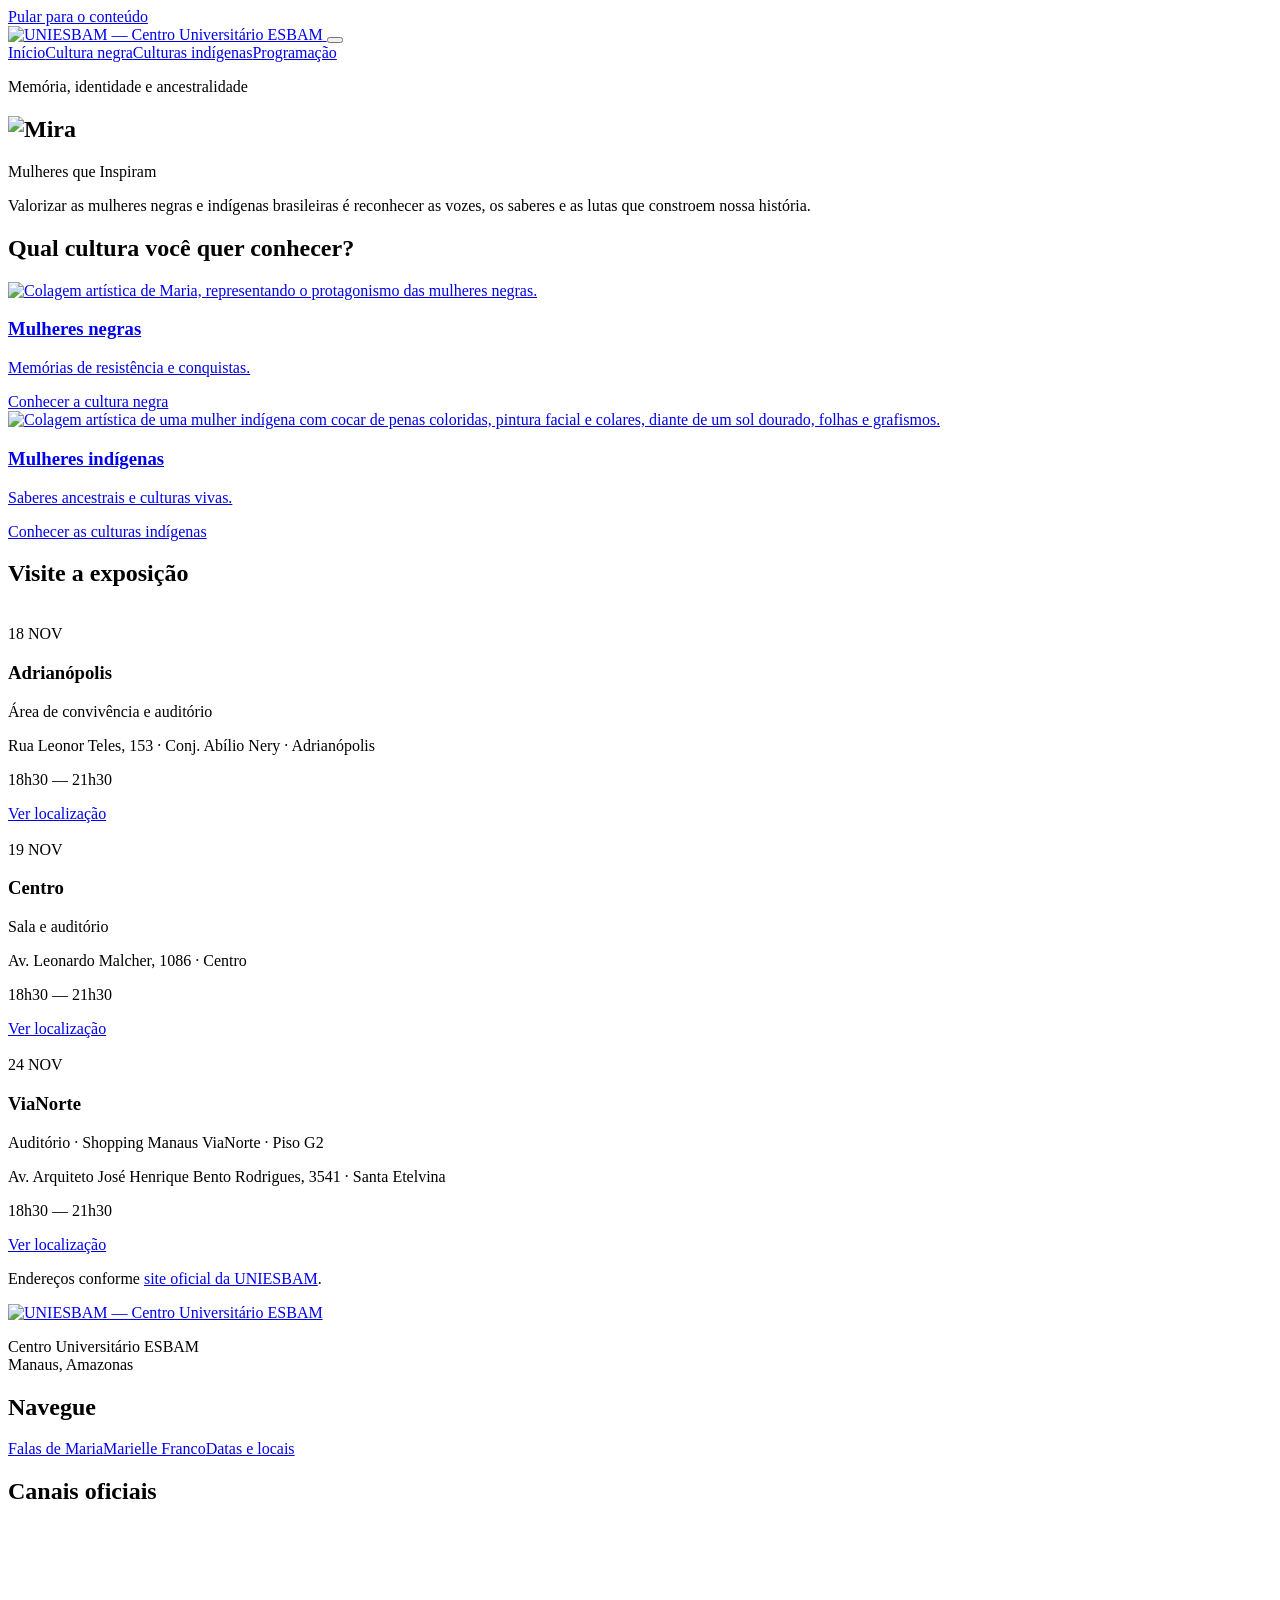
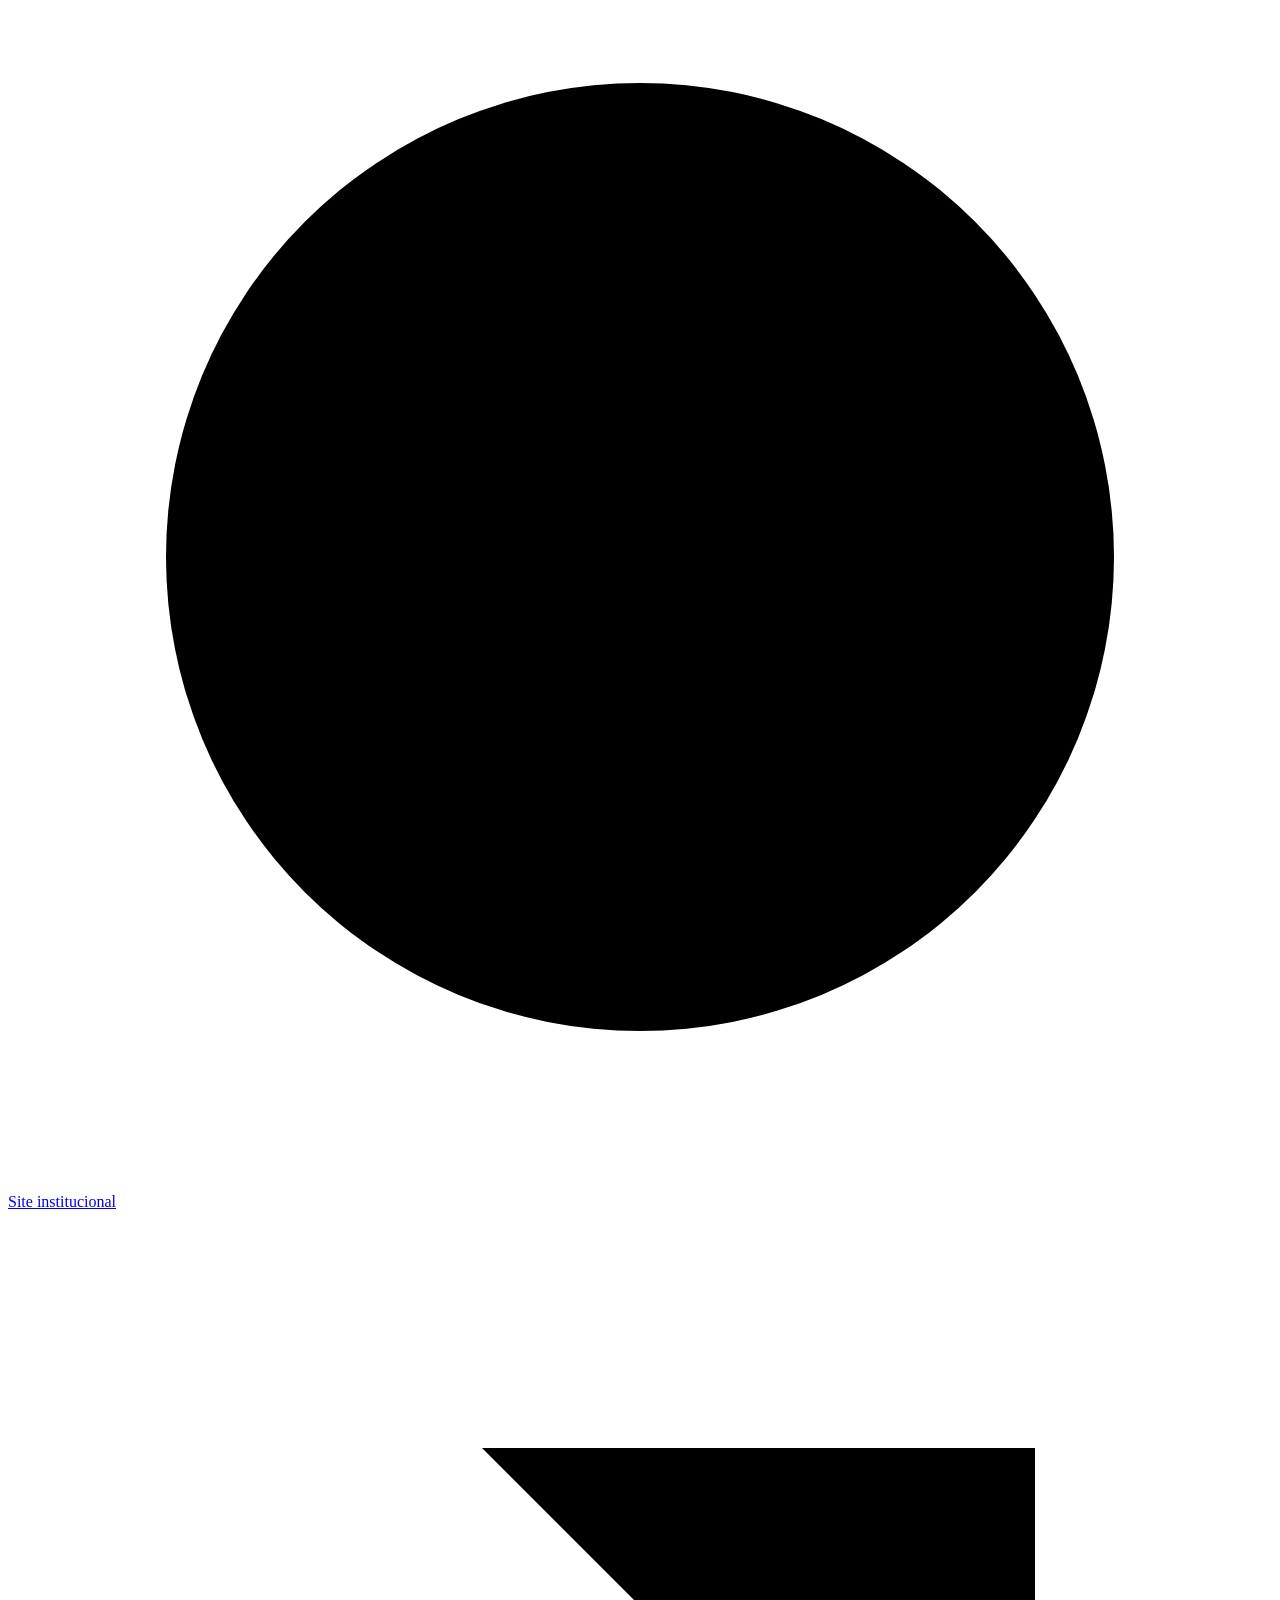
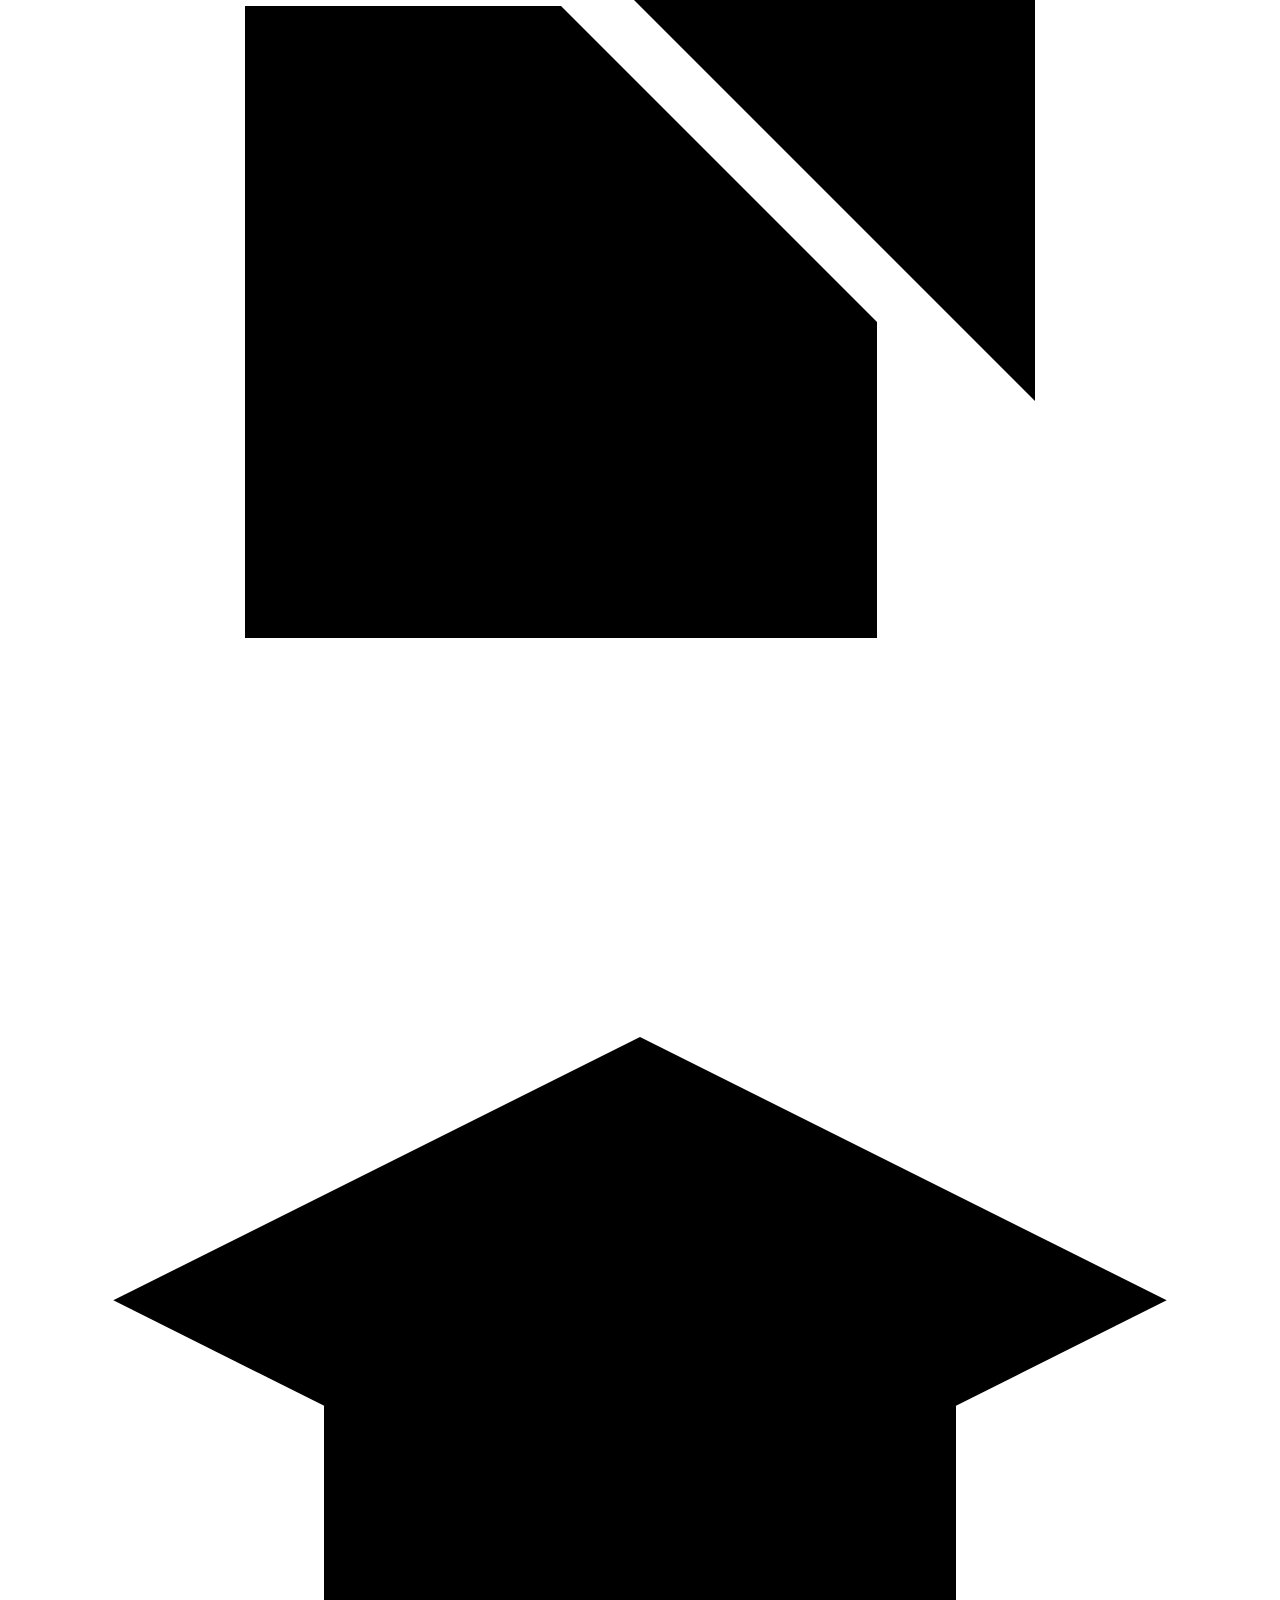
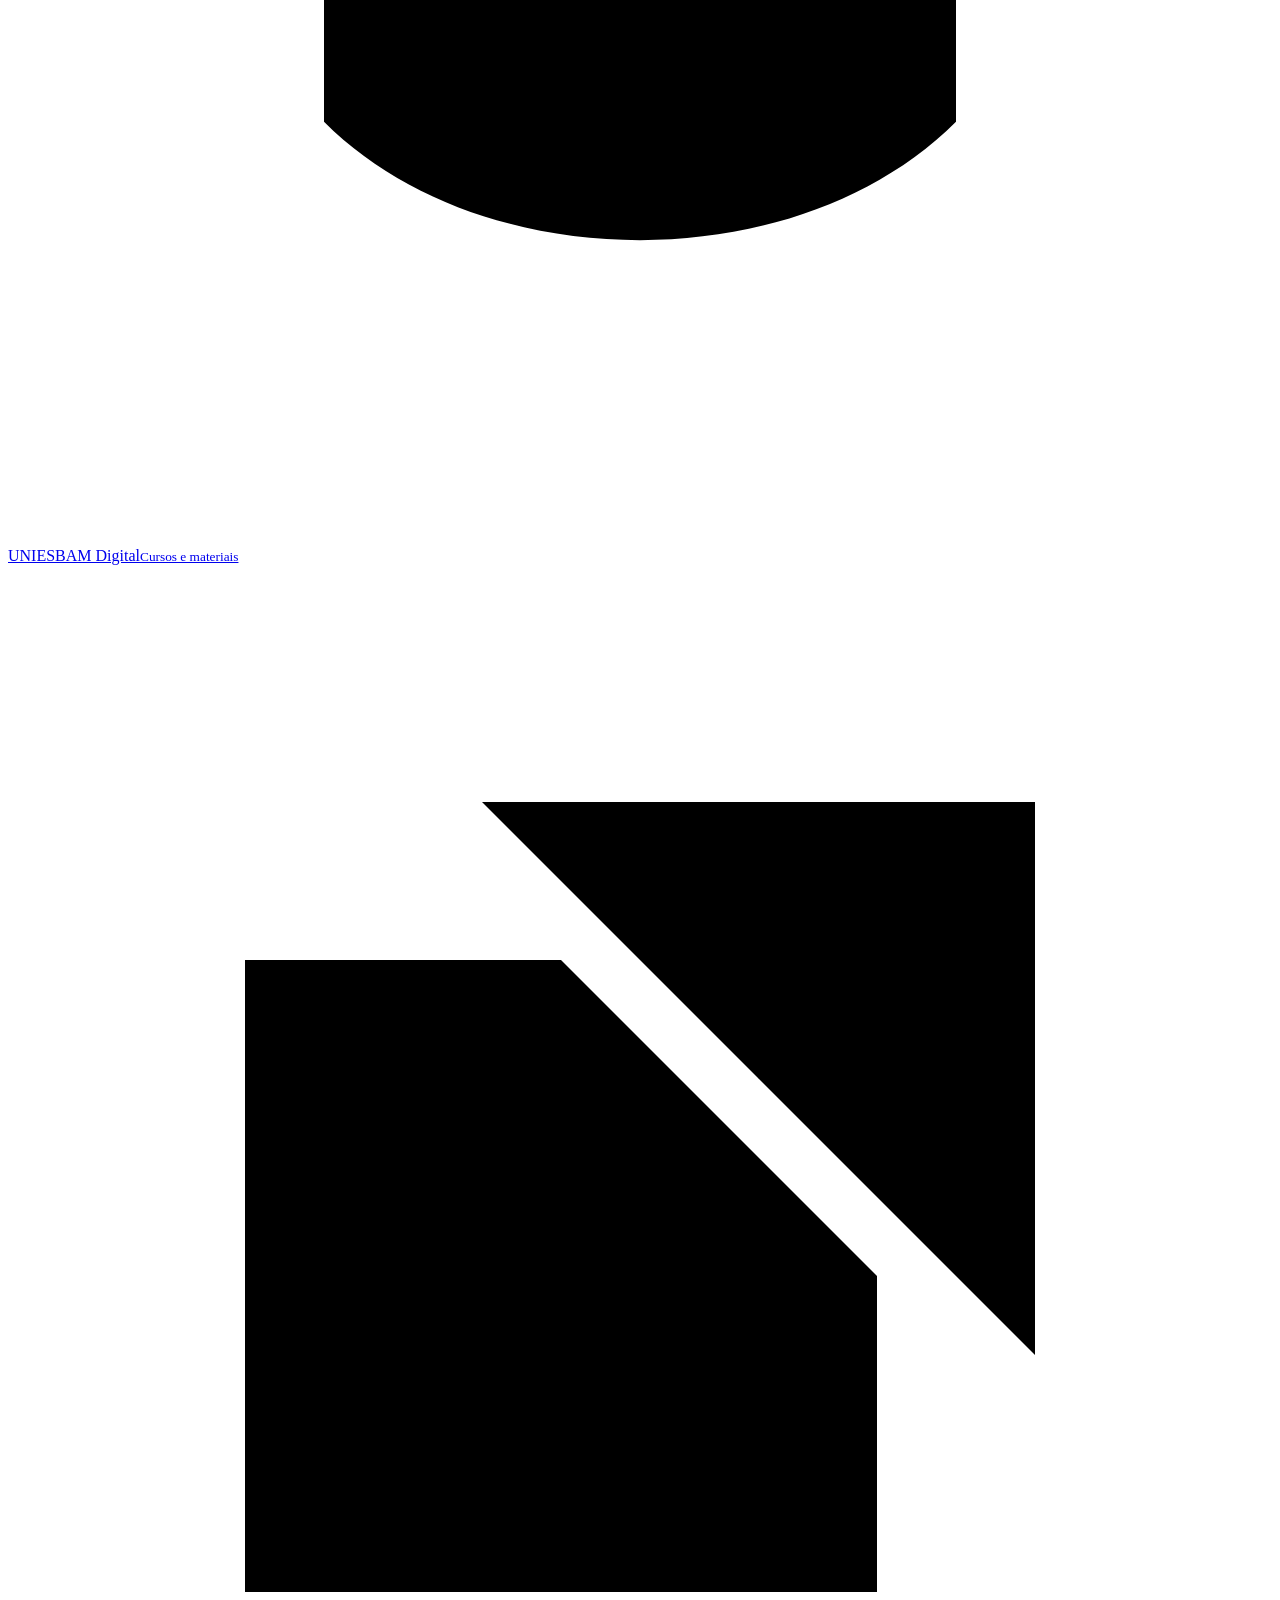
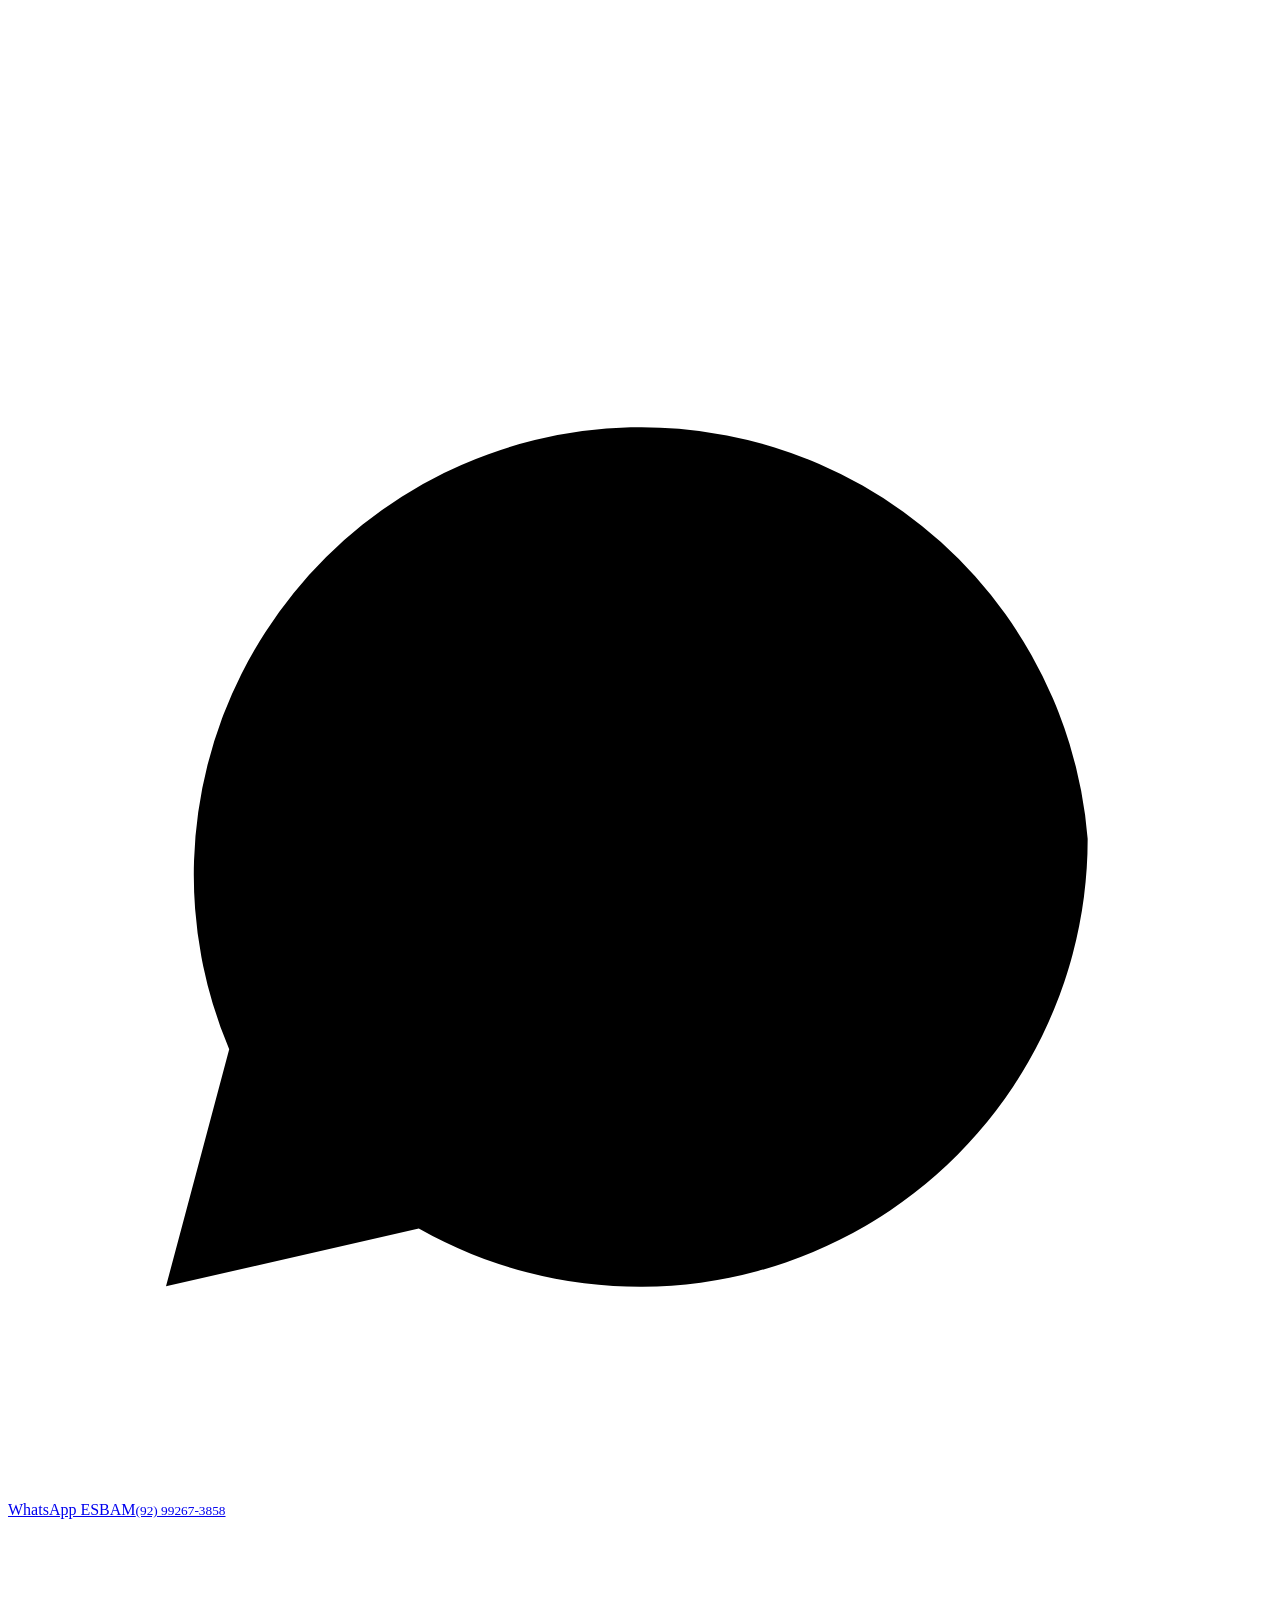
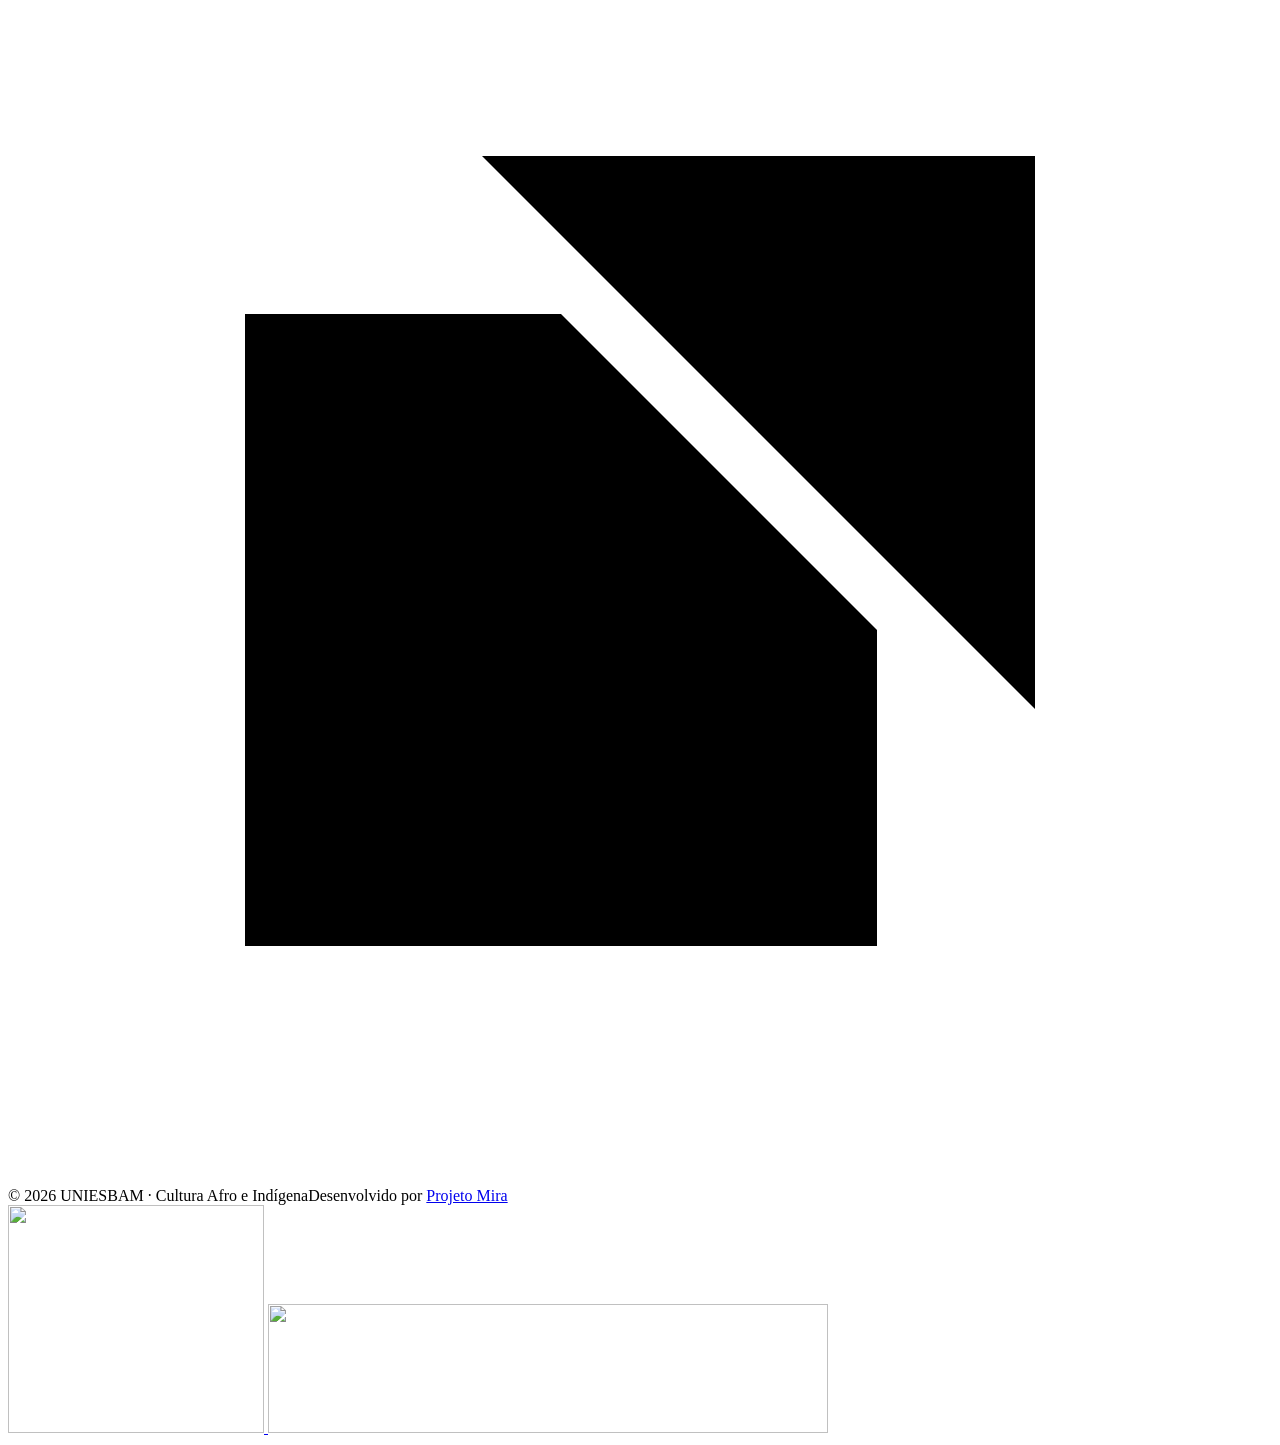
==== index.html @ 80552b65 "Corrige direcionamento do WhatsApp do chatbot Mira" ====
<!doctype html>
<html lang="pt-BR">

<head>
  <meta charset="utf-8">
  <meta name="viewport" content="width=device-width, initial-scale=1">
  <meta name="theme-color" content="#f5e6cb">
  <meta name="description"
    content="Projeto Mira: vozes de mulheres negras e indígenas brasileiras. Conheça as culturas e a programação da UNIESBAM.">
  <title>Projeto Mira | Mulheres negras e indígenas brasileiras</title>
  <link rel="icon" href="assets/favicon.svg?v=3" type="image/svg+xml">
  <link rel="icon" href="assets/favicon.png?v=3" type="image/png" sizes="64x64">
  <link rel="apple-touch-icon" href="assets/apple-touch-icon.png?v=3">
  <link rel="preconnect" href="https://fonts.googleapis.com">
  <link rel="preconnect" href="https://fonts.gstatic.com" crossorigin>
  <link
    href="https://fonts.googleapis.com/css2?family=Fraunces:opsz,wght@9..144,500;9..144,600;9..144,700&family=Manrope:wght@400;500;600;700;800&display=swap"
    rel="stylesheet">
  <link rel="stylesheet" href="assets/tokens.css">
  <link rel="stylesheet" href="css/estilos.css">
  <script src="js/script.js" defer></script>
  <link rel="stylesheet" href="css/inicio.css">
</head>

<body class="pagina-portal">
<a class="pular-conteudo" href="#conteudo">Pular para o conteúdo</a>
  <header class="cabecalho" id="inicio">
    <div class="container cabecalho__interno">
      <a class="marca" href="index.html" aria-label="UNIESBAM — início">
        <img class="marca__imagem" src="assets/logo-uniesbam-oficial-branca.png"
          alt="UNIESBAM — Centro Universitário ESBAM" width="703" height="106">
      </a>
      <button class="menu-alternar" type="button" aria-expanded="false" aria-controls="navegacao-principal"
        aria-label="Abrir menu">
        <span></span><span></span><span></span>
      </button>
      <nav class="navegacao" id="navegacao-principal" aria-label="Navegação principal"><a href="index.html">Início</a><a href="negras.html">Cultura negra</a><a href="indigenas.html">Culturas indígenas</a><a class="navegacao__cta" href="index.html#datas">Programação</a></nav>
    </div>
  </header><main id="conteudo">
<section class="portal container" aria-labelledby="titulo-principal">
  <p class="sobretitulo">Memória, identidade e ancestralidade</p>
  <h1 class="portal__marca" id="titulo-principal"><img class="portal__logo" src="assets/optimized/miralogo-1400.webp" srcset="assets/optimized/miralogo-900.webp 900w, assets/optimized/miralogo-1400.webp 1400w, assets/optimized/miralogo.webp 2716w" sizes="(max-width: 680px) min(80.5vw, 387px), (max-width: 1024px) min(80.5vw, 548px), 645px" alt="Mira" width="2716" height="1124" fetchpriority="high"></h1>
  <p class="portal__subtitulo">Mulheres que Inspiram</p>
  <p class="portal__mensagem">Valorizar as mulheres negras e indígenas brasileiras é reconhecer as vozes, os saberes e as lutas que constroem nossa história.</p>
  <h2 id="titulo-escolha">Qual cultura você quer conhecer?</h2>
  <div class="culturas" aria-labelledby="titulo-escolha">
    <a class="cultura cultura--negra" href="negras.html">
      <div class="cultura__arte"><img src="assets/optimized/maria-colagem.webp" alt="Colagem artística de Maria, representando o protagonismo das mulheres negras." width="1448" height="1086"></div>
      <div class="cultura__texto"><h3>Mulheres negras</h3><p>Memórias de resistência e conquistas.</p><span>Conhecer a cultura negra </span></div>
    </a>
    <a class="cultura cultura--indigena" href="indigenas.html">
      <div class="cultura__arte"><img src="assets/optimized/mulher-indigena-colagem.webp" alt="Colagem artística de uma mulher indígena com cocar de penas coloridas, pintura facial e colares, diante de um sol dourado, folhas e grafismos." width="1978" height="1535"></div>
      <div class="cultura__texto"><h3>Mulheres indígenas</h3><p>Saberes ancestrais e culturas vivas.</p><span>Conhecer as culturas indígenas </span></div>
    </a>
  </div>
</section>
    <section class="secao datas" id="datas" aria-labelledby="titulo-datas">
      <div class="container">
        <h2 class="datas__titulo" id="titulo-datas">Visite a exposição</h2>
        <div class="datas__grade">
          <article class="cartao-data">
            <img class="cartao-data__icone" src="assets/icone-calendario.svg" alt="" aria-hidden="true">
            <div class="cartao-data__conteudo">
              <time class="cartao-data__dia" datetime="2026-11-18">18 NOV</time>
              <h3>Adrianópolis</h3>
              <p class="cartao-data__local">Área de convivência e auditório</p>
              <p class="cartao-data__endereco">Rua Leonor Teles, 153 · Conj. Abílio Nery · Adrianópolis</p>
              <p class="cartao-data__horario"><img src="assets/icone-relogio.svg" alt="" aria-hidden="true">18h30 — 21h30</p>
              <a class="cartao-data__mapa" href="https://www.google.com/maps/search/?api=1&amp;query=Rua+Leonor+Teles%2C+153%2C+Conjunto+Ab%C3%ADlio+Nery%2C+Adrian%C3%B3polis%2C+Manaus+-+AM" target="_blank" rel="noopener noreferrer">Ver localização</a>
            </div>
          </article>
          <article class="cartao-data">
            <img class="cartao-data__icone" src="assets/icone-calendario.svg" alt="" aria-hidden="true">
            <div class="cartao-data__conteudo">
              <time class="cartao-data__dia" datetime="2026-11-19">19 NOV</time>
              <h3>Centro</h3>
              <p class="cartao-data__local">Sala e auditório</p>
              <p class="cartao-data__endereco">Av. Leonardo Malcher, 1086 · Centro</p>
              <p class="cartao-data__horario"><img src="assets/icone-relogio.svg" alt="" aria-hidden="true">18h30 — 21h30</p>
              <a class="cartao-data__mapa" href="https://www.google.com/maps/search/?api=1&amp;query=Avenida+Leonardo+Malcher%2C+1086%2C+Centro%2C+Manaus+-+AM" target="_blank" rel="noopener noreferrer">Ver localização</a>
            </div>
          </article>
          <article class="cartao-data">
            <img class="cartao-data__icone" src="assets/icone-calendario.svg" alt="" aria-hidden="true">
            <div class="cartao-data__conteudo">
              <time class="cartao-data__dia" datetime="2026-11-24">24 NOV</time>
              <h3>ViaNorte</h3>
              <p class="cartao-data__local">Auditório · Shopping Manaus ViaNorte · Piso G2</p>
              <p class="cartao-data__endereco">Av. Arquiteto José Henrique Bento Rodrigues, 3541 · Santa Etelvina</p>
              <p class="cartao-data__horario"><img src="assets/icone-relogio.svg" alt="" aria-hidden="true">18h30 — 21h30</p>
              <a class="cartao-data__mapa" href="https://www.google.com/maps/search/?api=1&amp;query=Avenida+Arquiteto+Jos%C3%A9+Henrique+Bento+Rodrigues%2C+3541%2C+Shopping+Manaus+ViaNorte%2C+Manaus+-+AM" target="_blank" rel="noopener noreferrer">Ver localização</a>
            </div>
          </article>
        </div>
        <p class="datas__nota">Endereços conforme <a href="https://esbam.edu.br/direito/" target="_blank" rel="noopener noreferrer">site oficial da UNIESBAM</a>.</p>
      </div>
    </section>
</main>
  <footer class="rodape" id="contato">
    <div class="container rodape__grade">
      <div class="rodape__institucional">
        <a class="marca marca--rodape" href="index.html" aria-label="UNIESBAM — início"><img class="marca__imagem"
            src="assets/logo-uniesbam-oficial-branca.png" alt="UNIESBAM — Centro Universitário ESBAM" width="703"
            height="106"></a>
        <p>Centro Universitário ESBAM<br>Manaus, Amazonas</p>
      </div>
      <nav class="rodape__navegacao" aria-label="Navegação do rodapé">
        <h2>Navegue</h2>
        <a href="negras.html#falas-de-maria">Falas de Maria</a><a href="negras.html#marielle">Marielle
          Franco</a><a href="index.html#datas">Datas e locais</a>
      </nav>
      <div class="rodape__canais">
        <h2>Canais oficiais</h2>
        <a href="https://esbam.edu.br/" target="_blank" rel="noopener noreferrer"
          aria-label="Site institucional ESBAM, abre em nova aba">
          <svg viewBox="0 0 24 24" aria-hidden="true">
            <circle cx="12" cy="12" r="9" />
            <path d="M3 12h18M12 3a14 14 0 0 1 0 18M12 3a14 14 0 0 0 0 18" />
          </svg><span>Site institucional</span><svg class="icone-externo" viewBox="0 0 16 16" aria-hidden="true"><path d="M6 3h7v7M13 3 6 10"/><path d="M11 9v4H3V5h4"/></svg>
        </a>
        <a href="https://uniesbamdigital.esbam.edu.br/" target="_blank" rel="noopener noreferrer"
          aria-label="UNIESBAM Digital, portal de cursos e materiais, abre em nova aba">
          <svg viewBox="0 0 24 24" aria-hidden="true">
            <path d="m2 8 10-5 10 5-10 5L2 8Z" />
            <path d="M6 10v6c3 3 9 3 12 0v-6M22 8v7" />
          </svg><span>UNIESBAM Digital<small>Cursos e materiais</small></span><svg class="icone-externo" viewBox="0 0 16 16" aria-hidden="true"><path d="M6 3h7v7M13 3 6 10"/><path d="M11 9v4H3V5h4"/></svg>
        </a>
        <a href="https://wa.me/5592992673858" target="_blank" rel="noopener noreferrer"
          aria-label="WhatsApp ESBAM, (92) 99267-3858, abre em nova aba">
          <svg viewBox="0 0 24 24" aria-hidden="true">
            <path d="M20.5 11.5a8.5 8.5 0 0 1-12.7 7.4L3 20l1.2-4.5a8.5 8.5 0 1 1 16.3-4Z" />
            <path
              d="M8 8.2c.5 3 2.8 5.3 5.8 5.8l1.2-1.2 2 .8c-.2 1.2-1.1 2-2.3 2-3.8-.2-7.5-3.9-7.7-7.7 0-1.2.8-2.1 2-2.3l.8 2L8 8.2Z" />
          </svg><span>WhatsApp ESBAM<small>(92) 99267-3858</small></span><svg class="icone-externo" viewBox="0 0 16 16" aria-hidden="true"><path d="M6 3h7v7M13 3 6 10"/><path d="M11 9v4H3V5h4"/></svg>
        </a>
      </div>
    </div>
    <div class="container rodape__base"><span>© 2026 UNIESBAM · Cultura Afro e Indígena</span><span class="rodape__credito">Desenvolvido por <a href="https://github.com/HenriquePvAr/LaddingPage" target="_blank" rel="noopener noreferrer">Projeto Mira</a></span></div>
  </footer>  <a class="atalho-chat" href="https://wa.me/5592986179198" target="_blank" rel="noopener noreferrer"
    aria-label="Conversar pelo WhatsApp, (92) 98617-9198, abre em nova aba">
    <img class="atalho-chat__icone" src="assets/optimized/chatbot.webp" alt="" width="256" height="228">
    <img class="atalho-chat__rotulo" src="assets/optimized/chatbot-rotulo.webp" alt="" width="560" height="129">
  </a>
  <div class="painel-chat" id="painel-chat" role="dialog" aria-labelledby="titulo-chat" aria-modal="true" hidden>
    <div class="painel-chat__cabeca">
      <img src="assets/optimized/chatbot.webp" alt="" width="38" height="34">
      <div>
        <p class="painel-chat__nome" id="titulo-chat">Chat do encontro</p>
        <p class="painel-chat__estado">UNIESBAM · Cultura Afro e Indígena</p>
      </div>
      <button class="painel-chat__fechar" type="button">Fechar</button>
    </div>
    <div class="painel-chat__mensagens" aria-live="polite"></div>
    <div class="painel-chat__sugestoes">
      <button type="button">Datas do encontro</button>
      <button type="button">O que é o evento</button>
      <button type="button">Museu indígena</button>
      <button type="button">WhatsApp da ESBAM</button>
    </div>
    <form class="painel-chat__formulario">
      <label class="painel-chat__rotulo" for="mensagem-chat">Sua mensagem</label>
      <input id="mensagem-chat" name="mensagem" type="text" autocomplete="off"
        placeholder="Digite sua pergunta">
      <button type="submit">Enviar</button>
    </form>
  </div>
</body>
</html>
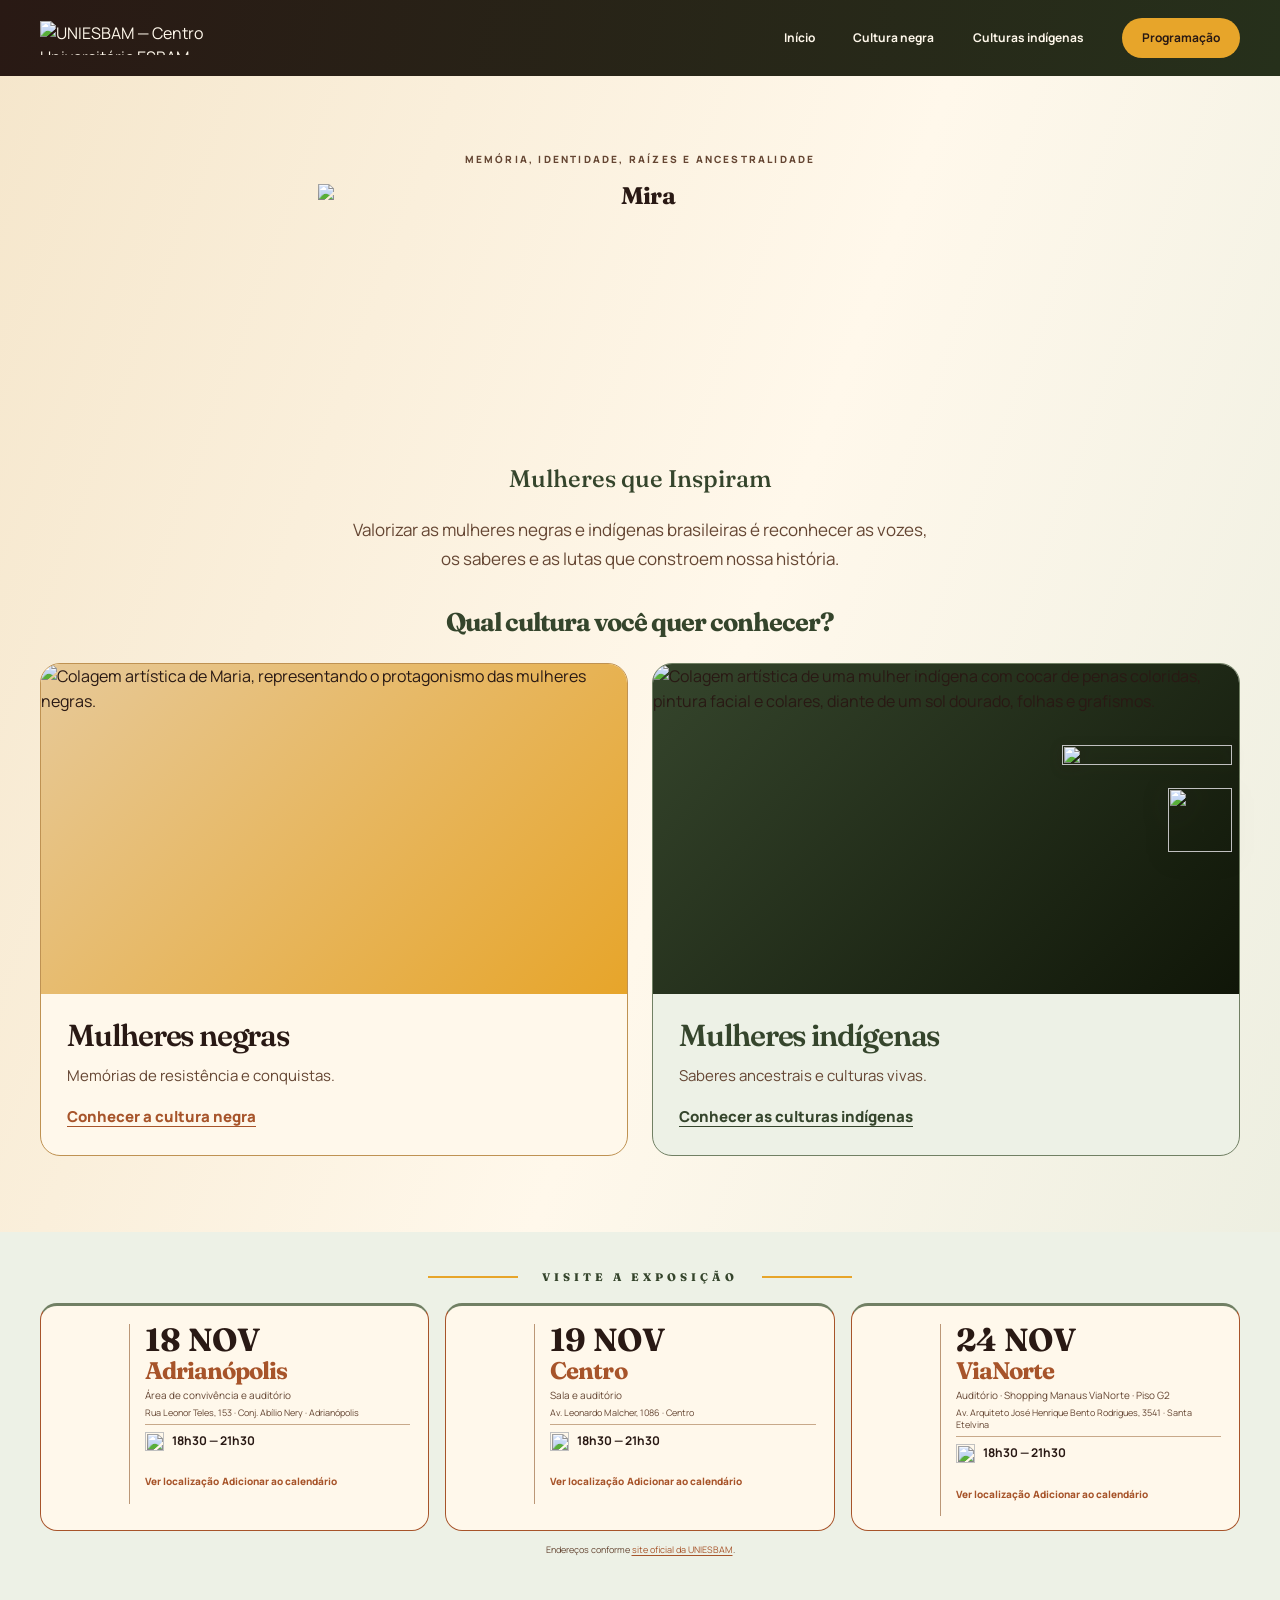
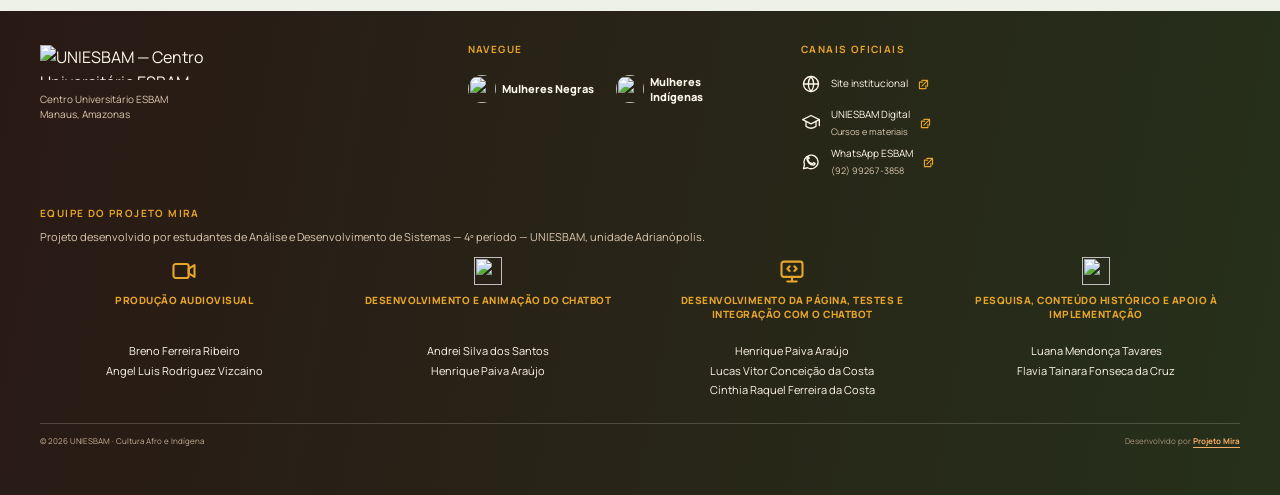
==== commit a27de547: "feat: finaliza melhorias do Projeto MIRA" ====
--- a/index.html
+++ b/index.html
@@ -19,6 +19,7 @@
   <link rel="stylesheet" href="assets/tokens.css">
   <link rel="stylesheet" href="css/estilos.css">
   <script src="js/script.js" defer></script>
+  <script src="js/carrosseis-culturais.js" defer></script>
   <link rel="stylesheet" href="css/inicio.css">
 </head>
 
@@ -38,7 +39,7 @@
     </div>
   </header><main id="conteudo">
 <section class="portal container" aria-labelledby="titulo-principal">
-  <p class="sobretitulo">Memória, identidade e ancestralidade</p>
+  <p class="sobretitulo">MEMÓRIA, IDENTIDADE, RAÍZES E ANCESTRALIDADE</p>
   <h1 class="portal__marca" id="titulo-principal"><img class="portal__logo" src="assets/optimized/miralogo-1400.webp" srcset="assets/optimized/miralogo-900.webp 900w, assets/optimized/miralogo-1400.webp 1400w, assets/optimized/miralogo.webp 2716w" sizes="(max-width: 680px) min(80.5vw, 387px), (max-width: 1024px) min(80.5vw, 548px), 645px" alt="Mira" width="2716" height="1124" fetchpriority="high"></h1>
   <p class="portal__subtitulo">Mulheres que Inspiram</p>
   <p class="portal__mensagem">Valorizar as mulheres negras e indígenas brasileiras é reconhecer as vozes, os saberes e as lutas que constroem nossa história.</p>
@@ -54,10 +55,14 @@
     </a>
   </div>
 </section>
-    <section class="secao datas" id="datas" aria-labelledby="titulo-datas">
+    <section class="secao datas" id="datas" aria-labelledby="titulo-datas" data-carrossel-cultural>
       <div class="container">
         <h2 class="datas__titulo" id="titulo-datas">Visite a exposição</h2>
-        <div class="datas__grade">
+        <nav class="datas__controles cultural-carrossel__controles" aria-label="Navegação das datas" hidden>
+          <button class="carrossel__seta" type="button" data-cultural-anterior aria-controls="datas-trilho" aria-label="Data anterior">&#8592;</button>
+          <button class="carrossel__seta" type="button" data-cultural-proximo aria-controls="datas-trilho" aria-label="Próxima data">&#8594;</button>
+        </nav>
+        <div class="datas__grade cultural-carrossel__trilho" id="datas-trilho" role="region" aria-label="Datas e locais da exposição" tabindex="0">
           <article class="cartao-data">
             <img class="cartao-data__icone" src="assets/icone-calendario.svg" alt="" aria-hidden="true">
             <div class="cartao-data__conteudo">
@@ -104,10 +109,10 @@
             height="106"></a>
         <p>Centro Universitário ESBAM<br>Manaus, Amazonas</p>
       </div>
-      <nav class="rodape__navegacao" aria-label="Navegação do rodapé">
+      <nav class="rodape__navegacao rodape__navegacao--portal" aria-label="Navegação do rodapé">
         <h2>Navegue</h2>
-        <a href="negras.html#falas-de-maria">Falas de Maria</a><a href="negras.html#marielle">Marielle
-          Franco</a><a href="index.html#datas">Datas e locais</a>
+        <a class="rodape__cultura" href="negras.html"><img src="assets/optimized/maria-colagem.webp" alt="" width="28" height="28"><span>Mulheres Negras</span></a>
+        <a class="rodape__cultura" href="indigenas.html"><img src="assets/optimized/mulher-indigena-colagem.webp" alt="" width="28" height="28"><span>Mulheres Indígenas</span></a>
       </nav>
       <div class="rodape__canais">
         <h2>Canais oficiais</h2>
@@ -135,6 +140,45 @@
         </a>
       </div>
     </div>
+    <section class="container rodape__equipe" aria-labelledby="titulo-equipe">
+      <h2 id="titulo-equipe">Equipe do Projeto MIRA</h2>
+      <p>Projeto desenvolvido por estudantes de Análise e Desenvolvimento de Sistemas — 4º período — UNIESBAM, unidade Adrianópolis.</p>
+      <div class="equipe__grade">
+        <div class="equipe__bloco">
+          <svg class="equipe__icone" viewBox="0 0 24 24" aria-hidden="true"><rect x="3" y="6" width="13" height="12" rx="2"/><path d="m16 10 5-3v10l-5-3z"/></svg>
+          <h3>PRODUÇÃO AUDIOVISUAL</h3>
+          <ul class="equipe__nomes">
+            <li>Breno Ferreira Ribeiro</li>
+            <li>Angel Luis Rodriguez Vizcaino</li>
+          </ul>
+        </div>
+        <div class="equipe__bloco">
+          <img class="equipe__icone" src="assets/icone-conversas.svg" alt="" width="28" height="28">
+          <h3>DESENVOLVIMENTO E ANIMAÇÃO DO CHATBOT</h3>
+          <ul class="equipe__nomes">
+            <li>Andrei Silva dos Santos</li>
+            <li>Henrique Paiva Araújo</li>
+          </ul>
+        </div>
+        <div class="equipe__bloco">
+          <svg class="equipe__icone" viewBox="0 0 24 24" aria-hidden="true"><rect x="3" y="4" width="18" height="13" rx="2"/><path d="M8 21h8M12 17v4M10 8l-2 2 2 2M14 8l2 2-2 2"/></svg>
+          <h3>DESENVOLVIMENTO DA PÁGINA, TESTES E INTEGRAÇÃO COM O CHATBOT</h3>
+          <ul class="equipe__nomes">
+            <li>Henrique Paiva Araújo</li>
+            <li>Lucas Vitor Conceição da Costa</li>
+            <li>Cínthia Raquel Ferreira da Costa</li>
+          </ul>
+        </div>
+        <div class="equipe__bloco">
+          <img class="equipe__icone" src="assets/icone-livro.svg" alt="" width="28" height="28">
+          <h3>PESQUISA, CONTEÚDO HISTÓRICO E APOIO À IMPLEMENTAÇÃO</h3>
+          <ul class="equipe__nomes">
+            <li>Luana Mendonça Tavares</li>
+            <li>Flavia Tainara Fonseca da Cruz</li>
+          </ul>
+        </div>
+      </div>
+    </section>
     <div class="container rodape__base"><span>© 2026 UNIESBAM · Cultura Afro e Indígena</span><span class="rodape__credito">Desenvolvido por <a href="https://github.com/HenriquePvAr/LaddingPage" target="_blank" rel="noopener noreferrer">Projeto Mira</a></span></div>
   </footer>  <a class="atalho-chat" href="https://wa.me/5592986179198" target="_blank" rel="noopener noreferrer"
     aria-label="Conversar pelo WhatsApp, (92) 98617-9198, abre em nova aba">
--- a/css/estilos.css
+++ b/css/estilos.css
@@ -0,0 +1,455 @@
+/* Estilos responsivos da landing page Cultura Afro e Indígena. */
+:root {
+  --espresso: #291914;
+  --espresso-profundo: #1d120e;
+  --terracota: #a7542a;
+  --siena: #bf652e;
+  --dourado: #e7a52a;
+  --amarelo: #ffd21b;
+  --pergaminho: #f5e6cb;
+  --creme: #fff8eb;
+  --texto-suave: #654633;
+  --largura: 1200px;
+  --respiro: clamp(64px, 7vw, 96px);
+}
+
+* { box-sizing: border-box; }
+html { scroll-behavior: smooth; scroll-padding-top: 78px; }
+body { margin: 0; color: var(--espresso); background: var(--pergaminho); font-family: 'Manrope', Arial, sans-serif; line-height: 1.55; }
+img { display: block; max-width: 100%; }
+a { color: inherit; }
+.container { width: min(calc(100% - 48px), var(--largura)); margin-inline: auto; }
+.pular-conteudo { position: fixed; z-index: 30; top: 8px; left: 8px; padding: 10px 14px; color: var(--creme); background: var(--espresso); transform: translateY(-150%); }
+.pular-conteudo:focus { transform: translateY(0); }
+.cabecalho { position: sticky; z-index: 20; top: 0; color: var(--creme); background: var(--fundo-cabecalho, var(--espresso-profundo)); opacity:1; backdrop-filter:none; transition: box-shadow 180ms ease; }
+.pagina-inicial .cabecalho { margin-bottom:0; color:var(--creme); background:var(--espresso-profundo); }
+.pagina-inicial .cabecalho .marca__imagem { filter:none; }
+.cabecalho--rolado { color:var(--creme); background:var(--fundo-cabecalho, var(--espresso-profundo)); box-shadow: 0 5px 18px rgb(29 18 14 / 18%); }
+.pagina-inicial .cabecalho--rolado .marca__imagem { filter:none; }
+.cabecalho__interno { display: flex; min-height: 76px; align-items: center; justify-content: space-between; gap: 24px; }
+.marca { display: inline-flex; align-items: center; text-decoration: none; }
+.marca__imagem { display: block; width: 230px; height: auto; object-fit: contain; }
+.navegacao { display: flex; align-items: center; gap: clamp(18px, 3vw, 42px); }
+.navegacao a { font-size: 12px; font-weight: 700; text-decoration: none; }
+.navegacao a[aria-current="location"]:not(.navegacao__cta), .navegacao a[aria-current="page"]:not(.navegacao__cta) { text-decoration: underline; text-decoration-color: var(--dourado); text-decoration-thickness: 2px; text-underline-offset: 6px; }
+.navegacao a:hover, .rodape a:hover { color: var(--amarelo); }
+.navegacao .navegacao__cta { display: inline-flex; min-height: 40px; align-items: center; gap: 12px; padding: 0 20px; border-radius: 24px; color: var(--espresso); background: var(--dourado); }
+.menu-alternar { display: none; }
+a:focus-visible, button:focus-visible { outline: 3px solid var(--amarelo); outline-offset: 4px; }
+.sobretitulo { margin: 0 0 12px; color: var(--terracota); font-size: 10px; font-weight: 800; letter-spacing: .22em; text-transform: uppercase; }
+h1, h2, h3 { margin-top: 0; font-family: 'Fraunces', Georgia, serif; letter-spacing: -.04em; line-height: .99; }
+
+/* Hero: bastante espaço para a tipografia e uma imagem recortada à direita. */
+.hero { position: relative; overflow: hidden; background-color: var(--creme); background-image: linear-gradient(rgb(255 248 235 / 72%), rgb(255 248 235 / 72%)), url('../assets/textura-papel.webp'); background-repeat: repeat; background-size: auto, 440px 440px; }
+.hero::before { position: absolute; z-index: 0; top: 0; bottom: 0; left: 0; width: clamp(50px, 8vw, 92px); background: url('../assets/grafismo-lateral.svg') left center / contain no-repeat; opacity: .55; content: ''; pointer-events: none; }
+.hero__grade { display: grid; min-height: 455px; grid-template-columns: .9fr 1.1fr; align-items: stretch; }
+.hero__texto { position: relative; z-index: 2; display: flex; flex-direction: column; align-items: flex-start; justify-content: center; padding: 34px 0 42px; }
+.pagina-inicial .hero__texto { padding-top:112px; }
+.hero__tema { margin: 0 0 14px; color: var(--texto-suave); font-size: 10px; font-weight: 800; letter-spacing: .16em; text-transform: uppercase; }
+.hero h1 { margin: 0; font-size: clamp(57px, 6.7vw, 91px); font-weight: 600; line-height: .79; text-transform: uppercase; }
+.hero h1 span { color: var(--terracota); }
+.hero h1 i { color: var(--dourado); font-style: normal; }
+.hero__subtitulo { margin: 13px 0 0; font-size: 12px; font-weight: 800; letter-spacing: .34em; text-transform: uppercase; }
+.hero__subtitulo::before { display: block; width: 46px; height: 3px; margin-bottom: 9px; background: var(--dourado); content: ''; }
+.hero__descricao { max-width: 390px; margin: 16px 0 20px; color: var(--texto-suave); font-size: 14px; line-height: 1.5; }
+.hero__acoes { display: flex; flex-wrap: wrap; gap: 10px; }
+.botao { display: inline-flex; min-height: 46px; align-items: center; justify-content: center; gap: 15px; padding: 10px 22px; border: 1px solid transparent; border-radius: 999px; font-size: 12px; font-weight: 800; text-decoration: none; transition: background-color 160ms ease, transform 160ms ease; }
+.botao:hover { transform: translateY(-2px); }
+.botao--principal { color: white; background: var(--terracota); }
+.botao--principal:hover { background: #8e411f; }
+.botao--secundario { border-color: var(--terracota); color: var(--terracota); background: transparent; }
+.botao--secundario:hover { color: white; background: var(--terracota); }
+.hero__agenda { margin: 15px 0 0; color: var(--texto-suave); font-size: 9px; font-weight: 800; letter-spacing: .17em; }
+.hero__agenda span { padding-inline: 3px; color: var(--siena); }
+.hero__agenda i { padding-inline: 4px; color: var(--dourado); font-style: normal; }
+.hero__arte { position: relative; display: flex; min-width: 0; align-items: end; justify-content: center; }
+.hero__arte img { position: relative; z-index: 1; width: 118%; max-width: none; max-height: 470px; object-fit: contain; object-position: center bottom; }
+.hero__sol { position: absolute; top: 8%; right: 7%; width: min(28vw, 340px); aspect-ratio: 1; border-radius: 50%; background: var(--amarelo); }
+
+/* Faixa de manifesto baixa, com grafismo restrito às extremidades. */
+.manifesto { position: relative; overflow: hidden; padding: 16px 0; color: var(--creme); background: var(--terracota) url('../assets/grafismo-faixa.svg') center / 100% 100% no-repeat; }
+.manifesto__interno { position: relative; z-index: 1; display: flex; align-items: center; justify-content: center; gap: 28px; }
+.manifesto__marca { color: var(--amarelo); font-size: 18px; }
+.manifesto p { margin: 0; font-family: 'Fraunces', Georgia, serif; font-size: clamp(25px, 3vw, 36px); font-style: italic; line-height: 1.1; text-align: center; }
+
+.secao { padding-block: var(--respiro); }
+.projeto { position: relative; overflow: hidden; background-color: var(--pergaminho); background-image: linear-gradient(rgb(245 230 203 / 68%), rgb(245 230 203 / 68%)), url('../assets/textura-papel.webp'); background-size: auto, 440px 440px; background-repeat: repeat; }
+.projeto.secao { padding-block: clamp(46px, 5vw, 68px); }
+.projeto::after { position: absolute; top: 0; right: 0; bottom: 0; width: clamp(44px, 6vw, 78px); background: url('../assets/grafismo-lateral.svg') right center / contain no-repeat; opacity: .42; content: ''; pointer-events: none; }
+.projeto__grade { display: grid; grid-template-columns: .9fr 1fr; align-items: center; gap: clamp(55px, 9vw, 120px); }
+.projeto__imagem { position: relative; display: flex; min-height: 345px; align-items: end; justify-content: center; }
+.projeto__imagem img { position: relative; z-index: 1; width: min(100%, 410px); height: 355px; object-fit: contain; object-position: center bottom; }
+.projeto__texto { position: relative; max-width: 540px; padding-left: 28px; border-left: 3px solid var(--dourado); }
+.projeto__texto .sobretitulo { margin-bottom: -7px; color: var(--espresso); font-size: 12px; letter-spacing: .32em; }
+.projeto h2 { margin: 0 0 16px; font-size: clamp(64px, 7vw, 88px); }
+.divisor { width: 78px; height: 12px; margin: 0 0 12px; }
+.projeto__texto > p:not(.sobretitulo) { margin: 8px 0; color: var(--texto-suave); font-size: 13px; line-height: 1.55; }
+.link-seta { display: inline-flex; min-height: 40px; align-items: center; gap: 12px; margin-top: 10px; padding: 0 18px; border: 1px solid var(--terracota); border-radius: 24px; color: var(--terracota); font-size: 11px; font-weight: 800; text-decoration: none; }
+.link-seta:hover { color: white; background: var(--terracota); }
+
+/* Cartões horizontais seguem a hierarquia de data, unidade e horário. */
+.datas { position: relative; overflow: hidden; padding-block: 8px 54px; background-color: var(--creme); background-image: linear-gradient(rgb(255 248 235 / 72%), rgb(255 248 235 / 72%)), url('../assets/textura-papel.webp'); background-size: auto, 440px 440px; background-repeat: repeat; }
+.datas::before, .datas::after { position: absolute; z-index: 0; top: 0; bottom: 0; width: clamp(30px, 5vw, 64px); background: url('../assets/grafismo-lateral.svg') left center / contain no-repeat; opacity: .35; content: ''; pointer-events: none; }
+.datas::before { left: 0; }.datas::after { right: 0; transform: scaleX(-1); }
+.datas .container { position: relative; z-index: 1; }
+.datas__titulo { display: flex; align-items: center; justify-content: center; gap: 24px; margin: 0 0 20px; font-size: 11px; font-weight: 800; letter-spacing: .36em; text-align: center; text-transform: uppercase; }
+.datas__titulo::before, .datas__titulo::after { width: min(90px, 12vw); height: 2px; background: var(--dourado); content: ''; }
+.datas__grade { display: grid; grid-template-columns: repeat(3, minmax(0, 1fr)); gap: 16px; }
+.cartao-data { display: grid; min-height: 142px; grid-template-columns: 56px minmax(0, 1fr); align-items: start; gap: 14px; padding: 18px 18px 14px; border: 1px solid var(--terracota); border-radius: 17px; background: var(--creme); }
+.cartao-data__icone { width: 38px; margin: 7px auto 0; }
+.cartao-data__conteudo { min-width: 0; padding-left: 15px; border-left: 1px solid #bb9777; }
+.cartao-data__dia { display: block; font-family: 'Fraunces', Georgia, serif; font-size: clamp(24px, 2.5vw, 34px); font-weight: 700; line-height: 1; }
+.cartao-data h3 { margin: 3px 0 7px; color: var(--terracota); font-size: clamp(18px, 2vw, 24px); }
+.cartao-data__local { margin: 0 0 5px; color: var(--texto-suave); font-size: 10px; line-height: 1.25; }
+.cartao-data__endereco { margin:0 0 5px; color:var(--texto-suave); font-size:9px; line-height:1.35; }
+.cartao-data__horario { display: flex; align-items: center; gap: 8px; margin: 0; padding-top: 7px; border-top: 1px solid #c8a98a; font-size: 12px; font-weight: 700; }
+.cartao-data__horario img { width: 19px; height: 19px; }
+.cartao-data__mapa { display:inline-flex; align-items:center; gap:5px; margin-top:8px; color:var(--terracota); font-size:10px; font-weight:800; text-decoration:none; }
+.cartao-data__mapa:hover { color:var(--espresso); text-decoration:underline; text-underline-offset:3px; }
+.cartao-data__mapa:focus-visible { outline:2px solid var(--terracota); outline-offset:3px; }
+.botao-calendario { margin-top: 9px; padding: 0; border: 0; color: var(--terracota); background: transparent; font: inherit; font-size: 10px; font-weight: 800; text-align: left; text-decoration: underline; text-decoration-color: transparent; text-underline-offset: 3px; cursor: pointer; }
+.botao-calendario:hover { color: var(--espresso); text-decoration-color: currentColor; }
+.botao-calendario:focus-visible { outline: 2px solid var(--terracota); outline-offset: 3px; }
+.revelar { opacity: 0; transform: translateY(14px); transition: opacity 520ms ease, transform 520ms ease; transition-delay: var(--atraso-revelar, 0ms); }
+.revelar--visivel { opacity: 1; transform: translateY(0); }
+.datas__nota { margin: 12px 0 0; color: var(--texto-suave); font-size: 9px; text-align: center; }
+.datas__nota a { color:var(--terracota); text-underline-offset:2px; }
+
+/* Quatro momentos aparecem em uma faixa sóbria e curta. */
+.experiencias { position: relative; overflow: hidden; padding-block: 27px 32px; color: var(--creme); background: var(--espresso-profundo); }
+.experiencias::before, .experiencias::after { position: absolute; top: 0; bottom: 0; width: clamp(44px, 6vw, 76px); background: url('../assets/grafismo-lateral.svg') left center / contain no-repeat; opacity: .25; content: ''; }
+.experiencias::before { left: 0; }.experiencias::after { right: 0; transform: scaleX(-1); }
+.experiencias__titulo { position: relative; z-index: 1; display: flex; align-items: center; justify-content: center; gap: 22px; margin: 0 0 22px; color: var(--creme); font-size: 10px; font-weight: 800; letter-spacing: .38em; text-align: center; text-transform: uppercase; }
+.experiencias__titulo::before, .experiencias__titulo::after { width: 65px; height: 2px; background: var(--dourado); content: ''; }
+.experiencias__grade { position: relative; z-index: 1; display: grid; grid-template-columns: repeat(4, 1fr); }
+.cartao-experiencia { display: grid; min-width: 0; grid-template-columns: 48px 1fr; align-items: center; gap: 12px; padding: 6px 16px; border-right: 1px solid var(--siena); }
+.cartao-experiencia:last-child { border: 0; }
+.cartao-experiencia img { width: 42px; }
+.cartao-experiencia small { display: none; }
+.cartao-experiencia h3 { margin: 0; font-size: clamp(17px, 1.8vw, 22px); line-height: 1.08; }
+
+/* O convite final retoma a composição editorial com arte e texto em colunas. */
+.convite { overflow: hidden; background-color: var(--pergaminho); background-image: linear-gradient(rgb(245 230 203 / 70%), rgb(245 230 203 / 70%)), url('../assets/textura-papel.webp'); background-size: auto, 440px 440px; background-repeat: repeat; }
+.convite__interno { display: grid; min-height: 255px; grid-template-columns: .92fr 1.08fr; align-items: center; gap: 34px; }
+.convite__arte { position: relative; align-self: stretch; min-height: 255px; }
+.convite__arte::before { position: absolute; top: 8%; left: 35%; width: 190px; aspect-ratio: 1; border-radius: 50%; background: var(--dourado); content: ''; }
+.convite__arte img { position: absolute; z-index: 1; right: 0; bottom: 0; width: 100%; max-width: none; height: 100%; object-fit: contain; object-position: center bottom; }
+.convite__texto { padding-left: 26px; border-left: 3px solid var(--dourado); }
+.convite__texto .sobretitulo { margin-bottom: 10px; }
+.convite h2 { margin: 0 0 10px; font-size: clamp(38px, 4.5vw, 58px); }
+.convite__texto > p:not(.sobretitulo) { max-width: 480px; margin: 0 0 14px; font-size: 12px; }
+
+.rodape { padding: 34px 0 48px; color: var(--creme); background-color: var(--espresso-profundo); background-image: url('../assets/grafismo-rodape.svg'); background-repeat: no-repeat; background-position: right bottom; background-size: auto 40px; }
+.rodape__grade { display: grid; grid-template-columns: 1.2fr .9fr 1.4fr; gap: clamp(24px, 4vw, 56px); align-items: start; padding-bottom: 25px; }
+.rodape__grade p { margin: 12px 0 0; color: #ddc9b1; font-size: 10px; line-height: 1.55; }
+.rodape__grade h2 { margin: 0 0 12px; color: var(--dourado); font-family: 'Manrope', Arial, sans-serif; font-size: 10px; letter-spacing: .14em; text-transform: uppercase; }
+.rodape__navegacao { display: grid; grid-template-columns: repeat(2, minmax(0, 1fr)); gap: 8px 14px; align-items: start; }
+.rodape__navegacao h2 { grid-column: 1 / -1; margin-bottom: 4px; }
+.rodape__navegacao > a { display: block; min-width: 0; margin: 0; color: var(--creme); font-size: 11px; line-height: 1.4; text-decoration: none; }
+.rodape__canais > a { display: grid; min-width: 0; min-height: 34px; grid-template-columns: 21px max-content 14px; align-items: center; justify-content: start; gap: 9px; margin: 5px 0; color: var(--creme); font-size: 10px; text-decoration: none; }
+.rodape__canais > a:hover { color: var(--amarelo); }
+.rodape__canais > a > svg:first-child { width: 20px; height: 20px; fill: none; stroke: currentColor; stroke-linecap: round; stroke-linejoin: round; stroke-width: 1.6; }
+.rodape__canais .icone-externo { width:13px; height:13px; fill:none; stroke:var(--dourado); stroke-linecap:round; stroke-linejoin:round; stroke-width:1.4; }
+.rodape__canais > a > span { display: grid; min-width: 0; }
+.rodape__canais small { margin-top: 2px; color: #ddc9b1; font-size: 9px; }
+.rodape__evento > p + p { margin-top: 10px; }
+.rodape__base { display: flex; justify-content: space-between; gap: 14px; padding-top: 11px; border-top: 1px solid rgb(255 248 235 / 18%); color: #c6ae94; font-size: 8px; }
+.rodape__equipe { padding-bottom: 24px; }
+.rodape__equipe h2 { margin: 0 0 10px; color: var(--dourado); font-family: 'Manrope', Arial, sans-serif; font-size: 10px; letter-spacing: .14em; text-transform: uppercase; }
+.rodape__equipe p { margin: 0 0 12px; color: #ddc9b1; font-size: 11px; line-height: 1.5; }
+.rodape__equipe ul { display: grid; grid-template-columns: repeat(2, minmax(0, 1fr)); gap: 6px 24px; margin: 0; padding: 0; list-style: none; color: var(--creme); font-size: 11px; line-height: 1.5; }
+
+.carrossel { position: relative; }
+.carrossel__janela { overflow: hidden; overflow: clip; }
+.carrossel__trilho { display: flex; align-items: center; transition: transform 600ms cubic-bezier(.22, .61, .36, 1); }
+.carrossel__slide { flex: 0 0 100%; min-width: 0; }
+.projeto__imagem { width: 100%; padding: 0; border: 0; background: transparent; cursor: zoom-in; font: inherit; }
+.projeto__imagem img { transition: transform .35s ease; }
+.projeto__imagem:hover img, .projeto__imagem:focus-visible img { transform: scale(1.03); }
+.projeto__imagem:focus-visible { outline: 3px solid var(--dourado); outline-offset: 6px; border-radius: 18px; }
+.projeto__selo { position: absolute; z-index: 2; right: 10%; bottom: 14px; padding: 7px 14px; border-radius: 999px; color: var(--creme); background: var(--espresso); font-size: 11px; font-weight: 800; letter-spacing: .04em; box-shadow: 0 8px 18px rgb(41 25 20 / 22%); }
+.bio-modal { width: min(680px, calc(100vw - 24px)); max-height: calc(100vh - 32px); padding: 0; border: 1px solid #d7b994; border-radius: 20px; color: var(--espresso); background: var(--creme); box-shadow: 0 24px 60px rgb(29 18 14 / 35%); }
+.bio-modal::backdrop { background: rgb(29 18 14 / 62%); }
+.bio-modal__corpo { position: relative; padding: 30px 40px 36px; }
+.bio-modal__imagem { display: block; width: auto; max-width: 100%; height: 220px; margin: 0 auto 18px; object-fit: contain; }
+.bio-modal .sobretitulo { margin-bottom: -4px; font-size: 12px; letter-spacing: .32em; }
+.bio-modal h2 { margin: 0 0 12px; font-size: 52px; line-height: 1; }
+.bio-modal h3 { margin: 22px 0 8px; color: var(--terracota); font-size: 20px; }
+.bio-modal__fontes { margin-top: 22px; padding-top: 12px; border-top: 1px solid #e3cfb1; color: #6b5243; font-size: 12px; line-height: 1.5; }
+.bio-modal__fontes a { color: var(--terracota); }
+.bio-modal p:not(.sobretitulo), .bio-modal li { color: var(--texto-suave); font-size: 14px; line-height: 1.6; }
+.bio-modal ul { margin: 0; padding-left: 18px; }
+.bio-modal li + li { margin-top: 8px; }
+.bio-modal strong { color: var(--espresso); }
+.bio-modal__fechar { position: sticky; top: 0; float: right; width: 40px; height: 40px; margin: -12px -20px 0 0; padding: 0; border: 1px solid var(--terracota); border-radius: 50%; color: var(--terracota); background: var(--creme); font: 400 24px/1 'Manrope', Arial, sans-serif; cursor: pointer; }
+.bio-modal__fechar:hover { color: white; background: var(--terracota); }
+.bio-modal__fechar:focus-visible { outline: 3px solid var(--dourado); outline-offset: 3px; }
+body.modal-aberto { overflow: hidden; }
+.chamado-museu { padding-block: 8px 36px; background: var(--pergaminho); }
+.chamado-museu__grade { display: grid; grid-template-columns: repeat(2, 1fr); gap: 18px; }
+.chamado-museu__cartao { display: flex; overflow:hidden; flex-direction: column; align-items: stretch; border: 1px solid var(--terracota); border-radius: 18px; color: inherit; background: var(--creme); }
+.chamado-museu__cartao:hover { background: #fff4e2; }
+.chamado-museu__figura { margin:0; }
+.chamado-museu__figura--credito { position:relative; }
+.chamado-museu__imagem { display:block; width:100%; height:clamp(180px,19vw,250px); object-fit:cover; }
+.chamado-museu__figura figcaption { padding:6px 12px; color:var(--texto-suave); background:#fff8eb; font-size:9px; line-height:1.4; }
+.chamado-museu__figura--credito figcaption { position:absolute; right:0; bottom:0; left:0; background:rgb(255 248 235 / 94%); }
+.chamado-museu__figura figcaption a { color:var(--terracota); text-underline-offset:2px; }
+.chamado-museu__corpo { display:flex; flex:1; flex-direction:column; align-items:flex-start; padding:18px 32px 28px; }
+.chamado-museu h2 { margin: 0 0 10px; font-size: clamp(28px, 3vw, 38px); }
+.chamado-museu p:not(.sobretitulo) { max-width: 760px; margin: 0 0 16px; color: var(--texto-suave); font-size: 14px; line-height: 1.55; }
+.chamado-museu__acao { display: inline-flex; margin-top: auto; align-items: center; gap: 10px; color: var(--terracota); font-size: 13px; font-weight: 800; text-decoration:none; }
+.chamado-museu__acao > span, .chamado-museu__acao::before, .chamado-museu__acao::after { display:none !important; content:none !important; }
+.chamado-museu__acao:hover { text-decoration:underline; text-underline-offset:3px; }
+
+/* Proporção inspirada no chat do suporte Microsoft: ícone de 64px a 48px das bordas, com a frase por cima. */
+.atalho-chat { position: fixed; z-index: 25; right: 48px; bottom: 48px; display: flex; flex-direction: column-reverse; align-items: flex-end; gap: 4px; padding: 0; border: 0; background: transparent; text-decoration: none; cursor: pointer; transition: transform .2s ease; }
+.atalho-chat__icone { width: 64px; height: 64px; flex: none; object-fit: contain; filter: drop-shadow(0 6px 12px rgb(41 25 20 / 30%)); }
+.atalho-chat__rotulo { width: 170px; max-width: none; height: auto; filter: drop-shadow(0 3px 6px rgb(41 25 20 / 35%)); }
+.atalho-chat:hover, .atalho-chat:focus-visible { transform: translateY(-3px); }
+.atalho-chat:focus-visible { outline: 3px solid var(--dourado); outline-offset: 4px; border-radius: 12px; }
+.atalho-chat--rodape-visivel { visibility: hidden; }
+.painel-chat { position: fixed; z-index: 26; right: 48px; bottom: 168px; display: flex; width: min(360px, calc(100vw - 24px)); max-height: min(560px, calc(100vh - 188px)); flex-direction: column; overflow: hidden; border: 1px solid #d7b994; border-radius: 18px; color: var(--espresso); background: var(--creme); box-shadow: 0 18px 40px rgb(41 25 20 / 22%); }
+.painel-chat[hidden] { display: none; }
+.painel-chat__cabeca { display: grid; grid-template-columns: 42px 1fr auto; align-items: center; gap: 10px; padding: 12px 12px 10px; color: var(--creme); background: var(--espresso-profundo); }
+.painel-chat__cabeca img { width: 42px; height: 42px; object-fit: contain; }
+.painel-chat__nome { margin: 0; font-family: 'Fraunces', Georgia, serif; font-size: 18px; line-height: 1.1; }
+.painel-chat__estado { margin: 2px 0 0; color: #ddc9b1; font-size: 10px; }
+.painel-chat__fechar { padding: 6px 10px; border: 1px solid rgb(255 248 235 / 40%); border-radius: 999px; color: var(--creme); background: transparent; font: 700 11px 'Manrope', Arial, sans-serif; cursor: pointer; }
+.painel-chat__mensagens { display: flex; min-height: 160px; flex: 1; flex-direction: column; gap: 8px; overflow: auto; padding: 14px; }
+.painel-chat__balao { max-width: 88%; margin: 0; padding: 8px 10px; border-radius: 12px; font-size: 13px; line-height: 1.45; }
+.painel-chat__balao--bot { align-self: flex-start; background: #f3e2c8; }
+.painel-chat__balao--pessoa { align-self: flex-end; color: var(--creme); background: var(--terracota); }
+.painel-chat__balao a { font-weight: 800; }
+.painel-chat__sugestoes { display: flex; flex-wrap: wrap; gap: 6px; padding: 0 12px 10px; }
+.painel-chat__sugestoes button, .painel-chat__formulario button { border: 1px solid var(--terracota); border-radius: 999px; color: var(--terracota); background: transparent; font: 700 11px 'Manrope', Arial, sans-serif; cursor: pointer; }
+.painel-chat__sugestoes button { padding: 6px 10px; }
+.painel-chat__sugestoes button:hover, .painel-chat__formulario button:hover { color: white; background: var(--terracota); }
+.painel-chat__formulario { display: grid; grid-template-columns: 1fr auto; gap: 8px; padding: 10px 12px 12px; border-top: 1px solid #e5d3b8; }
+.painel-chat__rotulo { position: absolute; width: 1px; height: 1px; overflow: hidden; clip: rect(0 0 0 0); }
+.painel-chat__formulario input { min-width: 0; padding: 10px 12px; border: 1px solid #d7b994; border-radius: 999px; color: var(--espresso); background: white; font: 500 13px 'Manrope', Arial, sans-serif; }
+.painel-chat__formulario button { padding: 0 14px; }
+.menu-alternar, .navegacao a, .botao, .link-seta, .cartao-data__mapa, .botao-calendario, .atalho-chat, .painel-chat button { touch-action:manipulation; }
+.link-seta, .cartao-data__mapa, .botao-calendario { min-height:44px; }
+.painel-chat__sugestoes button, .painel-chat__formulario button { min-height:40px; }
+.rodape__credito { color: #ab957e; }
+
+@media (max-width: 900px) {
+  .hero__grade { min-height: 415px; grid-template-columns: .95fr 1.05fr; }
+  .hero h1 { font-size: clamp(55px, 7.6vw, 74px); }
+  .projeto__grade { gap: 50px; }
+  .cartao-data { grid-template-columns: 38px minmax(0, 1fr); gap: 10px; padding-inline: 12px; }
+  .cartao-data__conteudo { padding-left: 10px; }
+  .cartao-data__horario { font-size: 10px; }
+  .cartao-experiencia { grid-template-columns: 38px 1fr; gap: 8px; padding-inline: 10px; }
+  .cartao-experiencia img { width: 36px; }
+}
+
+@media (max-width: 680px) {
+  :root { --respiro: 58px; }
+  .container { width: min(calc(100% - 36px), var(--largura)); }
+  .cabecalho__interno { min-height: 66px; }
+  .marca__imagem { width: 170px; }
+  .menu-alternar { display: grid; width: 44px; height: 44px; place-content: center; gap: 5px; border: 1px solid rgb(255 248 235 / 45%); border-radius: 50%; background: transparent; }
+  .menu-alternar span { width: 17px; height: 2px; background: var(--creme); transition: transform 160ms ease, opacity 160ms ease; }
+  .menu-alternar[aria-expanded="true"] span:first-child { transform: translateY(7px) rotate(45deg); }
+  .menu-alternar[aria-expanded="true"] span:nth-child(2) { opacity: 0; }
+  .menu-alternar[aria-expanded="true"] span:last-child { transform: translateY(-7px) rotate(-45deg); }
+  .navegacao { position: absolute; z-index:21; top:100%; right:0; left:0; display:none; max-height:calc(100dvh - 66px); flex-direction:column; align-items:stretch; gap:0; overflow-y:auto; padding:8px 18px 16px; color:var(--espresso); background:var(--creme); box-shadow:0 10px 15px rgb(41 25 20 / 12%); }
+  .pagina-inicial .navegacao, .pagina-indigenas .navegacao { color:var(--creme); background:var(--fundo-cabecalho, var(--espresso-profundo)); }
+  .navegacao--aberta { display: flex; }
+  .navegacao a { padding: 11px 8px; border-bottom: 1px solid #e5d3b8; }
+  .pagina-inicial .cabecalho--rolado .menu-alternar { border-color:rgb(255 248 235 / 45%); }
+  .pagina-inicial .cabecalho--rolado .menu-alternar span { background:var(--creme); }
+  .navegacao .navegacao__cta { justify-content: center; margin-top: 10px; border: 0; }
+  .hero::before { width: 20px; background-size: contain; opacity: .3; }
+  .hero__grade { min-height: 0; grid-template-columns: 1fr; }
+  .hero__texto { padding: 40px 0 0; }
+  .pagina-inicial .hero__texto { padding-top:88px; }
+  .hero__tema { font-size: 9px; }
+  .hero h1 { font-size: clamp(42px, 12vw, 56px); }
+  .hero__subtitulo { font-size: 11px; }
+  .hero__descricao { max-width: 340px; font-size: 13px; }
+  .hero__acoes { gap: 8px; }
+  .hero__acoes .botao { min-height: 43px; padding-inline: 14px; font-size: 10px; }
+  .hero__agenda { font-size: 8px; letter-spacing: .11em; }
+  .hero__arte { height: clamp(245px, 70vw, 330px); margin-top: 0; }
+  .hero__arte img { width: 118%; max-height: 100%; }
+  .hero__sol { top: 4%; right: 12%; width: min(58vw, 245px); }
+  .manifesto { padding: 14px 0; }
+  .manifesto::before, .manifesto::after { width: 24px; opacity: .08; }
+  .manifesto__interno { gap: 10px; }
+  .manifesto__marca { font-size: 13px; }
+  .manifesto p { max-width: 280px; font-size: clamp(20px, 6vw, 26px); }
+  .projeto::after { width: 18px; opacity: .22; }
+  .projeto__grade { grid-template-columns: 1fr; gap: 25px; }
+  .projeto__imagem { min-height: 260px; }
+  .projeto__imagem img { width: min(88%, 330px); height: 270px; }
+  .projeto__texto { margin: 0 0 0 10px; padding-left: 18px; }
+  .projeto h2 { font-size: clamp(58px, 16vw, 76px); }
+  .projeto__texto > p:not(.sobretitulo) { font-size: 12px; }
+  .chamado-museu { padding-bottom: 28px; }
+  .chamado-museu__cartao { padding:0; }
+  .chamado-museu__corpo { padding:16px 16px 20px; }
+  .chamado-museu__imagem { height:190px; }
+  .atalho-chat { right: 16px; bottom: calc(16px + env(safe-area-inset-bottom)); align-items: flex-end; gap: 4px; }
+  .atalho-chat__icone { width: 54px; height: 54px; }
+  .atalho-chat__rotulo { width: 140px; }
+  .painel-chat { right:10px; bottom:calc(118px + env(safe-area-inset-bottom)); width:min(360px,calc(100vw - 20px)); max-height:min(560px,calc(100dvh - 138px - env(safe-area-inset-bottom))); }
+  .painel-chat__formulario input { min-height:44px; font-size:16px; }
+  .painel-chat__sugestoes button, .painel-chat__formulario button, .painel-chat__fechar { min-height:44px; }
+  .chamado-museu__grade { grid-template-columns: 1fr; }
+  .bio-modal__corpo { padding: 22px 18px 26px; }
+  .bio-modal h2 { font-size: 40px; }
+  .datas { padding-block: 8px 42px; }
+  .datas__titulo { gap: 10px; margin-bottom: 16px; font-size: 9px; letter-spacing: .2em; }
+  .datas__titulo::before, .datas__titulo::after { width: 22px; }
+  .datas__grade { grid-template-columns: 1fr; gap: 10px; }
+  .cartao-data { min-height: 120px; grid-template-columns: 44px minmax(0, 1fr); gap: 12px; padding: 14px 16px; }
+  .cartao-data__icone { width: 32px; }
+  .cartao-data__conteudo { padding-left: 12px; }
+  .cartao-data__dia { font-size: 27px; }
+  .cartao-data h3 { font-size: 21px; }
+  .cartao-data__local { font-size: 10px; }
+  .cartao-data__horario { font-size: 11px; }
+  .experiencias { padding-block: 24px; }
+  .experiencias::before, .experiencias::after { width: 18px; opacity: .14; }
+  .datas::before, .datas::after { width: 14px; opacity: .2; }
+  .experiencias__titulo { gap: 9px; margin-bottom: 16px; font-size: 8px; letter-spacing: .19em; }
+  .experiencias__titulo::before, .experiencias__titulo::after { width: 18px; }
+  .experiencias__grade { grid-template-columns: 1fr 1fr; }
+  .cartao-experiencia { min-height: 92px; grid-template-columns: 33px 1fr; gap: 7px; padding: 10px 9px; border-bottom: 1px solid var(--siena); }
+  .cartao-experiencia:nth-child(2) { border-right: 0; }
+  .cartao-experiencia:nth-child(n+3) { border-bottom: 0; }
+  .cartao-experiencia img { width: 31px; }
+  .cartao-experiencia h3 { font-size: 16px; }
+  .convite__interno { min-height: 0; grid-template-columns: 1fr; gap: 0; padding-block: 22px 42px; }
+  .convite__arte { min-height: 235px; }
+  .convite__arte::before { top: 5%; left: 39%; width: 155px; }
+  .convite__arte img { left: 0; width: 100%; }
+  .convite__texto { padding-left: 17px; }
+  .convite h2 { font-size: clamp(36px, 10vw, 48px); }
+  .rodape { padding-top: 26px; }
+  .rodape__grade { grid-template-columns: 1fr 1fr; gap: 24px 18px; }
+  .rodape__institucional, .rodape__navegacao { grid-column: 1 / -1; }
+  .rodape__navegacao { display: grid; grid-template-columns: 1fr 1fr; column-gap: 12px; }
+  .rodape__navegacao h2 { grid-column: 1 / -1; }
+  .rodape__canais { grid-column: 1 / -1; }
+  .rodape__base { flex-direction: column; gap: 6px; }
+}
+
+@media (max-width: 360px) {
+  .container { width: calc(100% - 28px); }
+  .hero h1 { font-size: clamp(38px, 12vw, 44px); }
+  .hero__tema { letter-spacing: .1em; }
+  .hero__acoes { display: grid; width: 100%; grid-template-columns: 1fr; }
+  .hero__acoes .botao { justify-content: space-between; }
+  .hero__arte { height: 245px; }
+  .cartao-experiencia { grid-template-columns: 27px 1fr; padding-inline: 6px; }
+  .cartao-experiencia img { width: 26px; }
+  .cartao-experiencia h3 { font-size: 14px; }
+}
+
+@media (max-width:680px) {
+  .navegacao a, .navegacao .navegacao__cta { min-height:44px; }
+  .rodape__navegacao > a, .rodape__canais a { display:flex; min-height:44px; align-items:center; }
+  .rodape__grade { gap: 18px; padding-bottom: 20px; }
+  .rodape__navegacao { grid-template-columns: repeat(2, minmax(0, 1fr)); gap: 0 12px; }
+  .rodape__navegacao > a { align-items: flex-start; padding-block: 8px; }
+  .rodape__navegacao > a, .rodape__canais > a { margin: 0; line-height: 1.4; }
+  .rodape__canais > a { gap: 9px; }
+  .rodape__equipe { padding-bottom: 20px; }
+  .rodape__equipe ul { grid-template-columns: repeat(2, minmax(0, 1fr)); gap: 8px 14px; }
+  .bio-modal { width:calc(100vw - 20px); max-height:calc(100dvh - 20px); overflow:auto; overscroll-behavior:contain; }
+  .bio-modal__corpo { padding-bottom:max(24px,env(safe-area-inset-bottom)); }
+}
+
+@media (max-width:360px) {
+  .rodape__equipe ul { grid-template-columns: 1fr; }
+}
+
+@media (prefers-reduced-motion: reduce) {
+  *, *::before, *::after { scroll-behavior: auto !important; animation-duration: .01ms !important; transition-duration: .01ms !important; }
+  .revelar { opacity: 1; transform: none; transition: none; }
+  .carrossel__trilho { transition: none; }
+}
+
+/* Refluxo dos elementos compartilhados sem alterar a identidade visual. */
+.cabecalho__interno > *, .rodape__grade > *, .datas__grade > * { min-width:0; }
+.cartao-data__endereco, .painel-chat__balao { overflow-wrap:anywhere; }
+@media (min-width:681px) and (max-width:1024px) {
+ .cabecalho__interno { gap:16px; }
+ .marca__imagem { width:180px; }
+ .navegacao { gap:16px; }
+}
+@media (max-width:680px) {
+ .painel-chat { max-width:calc(100vw - 24px); max-height:calc(100dvh - 100px); }
+ .painel-chat__sugestoes { flex-wrap:wrap; }
+ .painel-chat__formulario input { min-width:0; }
+}
+
+/* Compacta o atalho em telas menores, preservando o link e seu rótulo. */
+@media (max-width:1024px) {
+ .atalho-chat { right:8px; bottom:calc(8px + env(safe-area-inset-bottom)); gap:2px; }
+ .atalho-chat__icone { width:44px; height:44px; }
+ .atalho-chat__rotulo { width:90px; }
+}
+
+.carrossel__controles { display:flex; justify-content:center; gap:12px; padding:14px 0 4px; }
+.carrossel__seta { display:grid; width:42px; height:42px; place-items:center; border:1px solid var(--terracota); border-radius:50%; color:var(--terracota); background:var(--creme); font:700 22px/1 Manrope,sans-serif; cursor:pointer; transition:color 160ms ease,background-color 160ms ease,transform 160ms ease; }
+.carrossel__seta:hover { color:var(--creme); background:var(--terracota); transform:translateY(-2px); }
+.carrossel__seta:focus-visible { outline:3px solid var(--dourado); outline-offset:3px; }
+
+.rodape__credito a { color:#f3ad65; font-weight:700; text-underline-offset:3px; }
+.rodape__credito a:hover { color:#fff8eb; }
+
+/* Créditos por área de atuação. */
+.rodape__equipe .equipe__grade { display:grid; grid-template-columns:repeat(4,minmax(0,1fr)); gap:16px; }
+.rodape__equipe .equipe__bloco { min-width:0; text-align:center; }
+.rodape__equipe .equipe__icone { display:block; width:28px; height:28px; margin:0 auto 8px; color:var(--dourado); fill:none; stroke:currentColor; stroke-width:1.8; stroke-linecap:round; stroke-linejoin:round; }
+.rodape__equipe .equipe__bloco h3 { margin:0 0 8px; color:var(--dourado); font:800 10px/1.4 'Manrope',Arial,sans-serif; letter-spacing:.05em; }
+.rodape__equipe .equipe__nomes { display:block; margin:0; padding:0; list-style:none; color:var(--creme); font-size:11px; line-height:1.5; }
+.rodape__equipe .equipe__nomes li + li { margin-top:3px; }
+@media (min-width:601px) { .rodape__equipe .equipe__bloco h3 { min-height:42px; } }
+@media (max-width:1024px) { .rodape__equipe .equipe__grade { grid-template-columns:repeat(2,minmax(0,1fr)); gap:18px 16px; } }
+@media (max-width:600px) { .rodape__equipe .equipe__grade { grid-template-columns:1fr; gap:16px; } }
+
+/* Cartões educativos da página de mulheres negras. */
+.cultura-afro { padding:clamp(32px,4vw,48px) 0; color:var(--espresso); background:var(--pergaminho); }
+.cultura-afro h2 { margin:0 0 20px; font-size:clamp(28px,3.2vw,40px); line-height:1.1; }
+.cultura-afro__grade { display:grid; grid-template-columns:repeat(3,minmax(0,1fr)); gap:16px; }
+.cultura-afro__cartao { display:flex; min-width:0; flex-direction:column; align-items:flex-start; padding:20px; border:1px solid #d7b994; border-radius:15px; background:var(--creme); }
+.cultura-afro__imagem { display:block; width:100%; aspect-ratio:16 / 10; object-fit:cover; border-radius:10px; margin-bottom:16px; }
+.cultura-afro__cartao h3 { margin:0 0 10px; color:var(--espresso); font-size:22px; line-height:1.15; }
+.cultura-afro__cartao p { margin:0 0 16px; color:var(--texto-suave); font-size:14px; line-height:1.55; }
+.cultura-afro__cartao a { margin-top:auto; color:var(--terracota); font-size:13px; font-weight:800; line-height:1.4; text-underline-offset:3px; }
+@media (max-width:900px) { .cultura-afro__grade { grid-template-columns:repeat(2,minmax(0,1fr)); } }
+@media (max-width:600px) { .cultura-afro__grade { grid-template-columns:1fr; gap:12px; } .cultura-afro__cartao { padding:18px; } }
+
+/* Realce discreto, restrito aos cartões culturais da página negra. */
+.pagina-inicial .chamado-museu__cartao, .pagina-inicial .cultura-afro__cartao { transition:box-shadow 180ms ease, background-color 180ms ease, opacity 520ms ease, transform 520ms ease; }
+.pagina-inicial .chamado-museu__cartao:focus-within, .pagina-inicial .cultura-afro__cartao:focus-within { box-shadow:0 8px 22px rgb(48 24 15 / 18%); }
+@media (hover:hover) {
+  .pagina-inicial .chamado-museu__cartao:hover, .pagina-inicial .cultura-afro__cartao:hover { box-shadow:0 8px 22px rgb(48 24 15 / 18%); }
+  .pagina-inicial .cultura-afro__cartao a:hover { text-decoration-thickness:2px; }
+}
+@media (prefers-reduced-motion:reduce) {
+  .pagina-inicial .chamado-museu__cartao, .pagina-inicial .cultura-afro__cartao { transition:none; }
+}
+
+.pagina-inicial .cultura-afro__imagem,
+.pagina-inicial .chamado-museu__imagem { outline:1px solid #d7b994; outline-offset:-1px; }
+
+/* Carrosséis manuais da página de mulheres negras. */
+:is(.pagina-inicial, .pagina-indigenas) .cultural-carrossel__controles { display:flex; justify-content:flex-end; gap:9px; margin:0 0 12px; }
+:is(.pagina-inicial, .pagina-indigenas) .cultural-carrossel__controles[hidden] { display:none; }
+:is(.pagina-inicial, .pagina-indigenas) .cultural-carrossel__controles button:disabled { opacity:.45; cursor:default; }
+:is(.pagina-inicial, .pagina-indigenas) .cultural-carrossel__trilho { display:flex; overflow-x:auto; overscroll-behavior-inline:contain; scroll-snap-type:x mandatory; scroll-behavior:smooth; scrollbar-width:thin; scrollbar-color:var(--terracota) var(--pergaminho); }
+:is(.pagina-inicial, .pagina-indigenas) .cultural-carrossel__trilho:focus-visible { outline:3px solid var(--dourado); outline-offset:3px; }
+:is(.pagina-inicial, .pagina-indigenas) .cultural-carrossel__trilho > article { min-width:0; scroll-snap-align:start; }
+.pagina-inicial .cultura-afro__grade > article { flex:0 0 calc((100% - 32px) / 3); }
+.pagina-inicial .chamado-museu__grade > article { flex:0 0 calc((100% - 18px) / 2); }
+@media (max-width:900px) { .pagina-inicial .cultura-afro__grade > article { flex-basis:calc((100% - 16px) / 2); } }
+@media (max-width:680px) { .pagina-inicial .chamado-museu__grade > article { flex-basis:100%; } }
+@media (max-width:600px) { .pagina-inicial .cultura-afro__grade > article { flex-basis:100%; } }
+@media (prefers-reduced-motion:reduce) { :is(.pagina-inicial, .pagina-indigenas) .cultural-carrossel__trilho { scroll-behavior:auto; } }
--- a/css/inicio.css
+++ b/css/inicio.css
@@ -0,0 +1,62 @@
+﻿/* Entrada do Projeto Mira: usa a paleta e a tipografia existentes. */
+.pagina-portal .portal { padding-block: clamp(40px,6vw,76px); text-align:center; }
+/* O logo atual (2,42:1) é mais alto que o anterior (3:1): a largura é 80,5% da antiga para manter a mesma altura. */
+.pagina-portal .portal__marca { width:80.5%; max-width:645px; margin:16px auto 12px; line-height:1; }
+.pagina-portal .portal__logo { display:block; width:100%; max-width:100%; height:auto; object-fit:contain; }
+.pagina-portal .portal__subtitulo { margin:0 0 20px; color:#35452c; font:500 clamp(1.1rem,2.2vw,1.5rem)/1.4 'Fraunces',Georgia,serif; }
+@media(max-width:1024px) { .pagina-portal .portal__marca { max-width:548px; } }
+@media(max-width:680px) { .pagina-portal .portal__marca { max-width:387px; margin-block:16px 14px; } }
+.portal__mensagem { max-width:58ch; margin:0 auto 32px; color:var(--texto-suave); font-size:clamp(.9375rem,1.4vw,1.0625rem); line-height:1.7; }
+.portal h2 { max-width:32ch; margin:0 auto 24px; font-size:clamp(1.2rem,2.3vw,1.6rem); line-height:1.3; }
+.culturas { display:grid; grid-template-columns:repeat(2,minmax(0,1fr)); gap:24px; text-align:left; }
+.cultura { display:block; min-width:0; overflow:hidden; border:1px solid #d7b994; border-radius:20px; background:var(--creme); text-decoration:none; transition:box-shadow .2s; }
+.cultura:hover { box-shadow:var(--shadow-hover); }
+.cultura:focus-visible { outline:3px solid var(--terracota); outline-offset:5px; }
+.cultura__arte { height:clamp(230px,27vw,330px); background:#e7c998; overflow:hidden; }
+.cultura--indigena .cultura__arte { background:#26301b; }
+.cultura__arte img { width:100%; height:100%; object-fit:contain; }
+.cultura__texto { padding:22px 26px 26px; }
+.cultura__texto h3 { margin:0; font:600 clamp(1.5rem,2.6vw,1.9rem)/1.25 'Fraunces',Georgia,serif; }
+.cultura__texto p { max-width:40ch; margin:10px 0 16px; color:var(--texto-suave); font-size:.9375rem; line-height:1.6; }
+.cultura__texto > span { display:inline-block; max-width:34ch; font-size:.9375rem; line-height:1.5; font-weight:800; color:var(--terracota); text-decoration:underline; text-underline-offset:4px; }
+.pagina-portal .datas { padding-top:40px; }
+@media(max-width:680px) {
+ .culturas { grid-template-columns:1fr; gap:22px; }
+ .cultura__arte { height:260px; }
+ .cultura__texto { padding:20px; }
+ .portal__mensagem { margin-bottom:28px; }
+}
+
+/* Equilíbrio das duas culturas apenas na entrada do projeto. */
+.pagina-portal { background:linear-gradient(110deg,#f5e6cb 0%,#fff8eb 48%,#e6ebdd 100%); }
+.pagina-portal .cabecalho, .pagina-portal .rodape { background:linear-gradient(100deg,#291914,#26301b); }
+.pagina-portal .portal h2 { color:#35452c; }
+.pagina-portal .sobretitulo { color:#654633; }
+.pagina-portal .cultura--negra { border-color:#bf9252; background:#fff8eb; }
+.pagina-portal .cultura--negra .cultura__arte { background:linear-gradient(135deg,#e7c998,#e7a52a); }
+.pagina-portal .cultura--indigena { border-color:#718064; background:#edf1e6; }
+.pagina-portal .cultura--indigena .cultura__arte { background:linear-gradient(135deg,#35452c,#101608); }
+.pagina-portal .cultura--indigena .cultura__texto h3,
+.pagina-portal .cultura--indigena .cultura__texto > span { color:#35452c; }
+.pagina-portal .cultura--indigena:focus-visible { outline-color:#35452c; }
+.pagina-portal .datas { background:#edf1e6; }
+.pagina-portal .datas__titulo { color:#35452c; }
+.pagina-portal .cartao-data { border-top:3px solid #718064; }
+
+/* Navegação cultural do rodapé da página inicial. */
+.pagina-portal .rodape__navegacao--portal > .rodape__cultura { display:flex; align-items:center; gap:6px; min-width:0; min-height:44px; padding:0; font-weight:800; }
+.pagina-portal .rodape__cultura img { display:block; flex:none; width:28px; height:28px; object-fit:cover; border-radius:50%; }
+.pagina-portal .rodape__cultura span { min-width:0; overflow-wrap:normal; }
+@media (max-width:340px) { .pagina-portal .rodape__navegacao--portal > .rodape__cultura { gap:4px; } }
+@media (min-width:681px) and (max-width:1100px) { .pagina-portal .rodape__grade { grid-template-columns:minmax(0,1fr) minmax(0,1.5fr) minmax(0,1.1fr); column-gap:20px; } }
+
+/* A grade das datas permanece intacta acima do limite móvel. */
+.pagina-portal .datas__controles { display:none; }
+@media (max-width:600px) {
+ .pagina-portal .datas__controles:not([hidden]) { display:flex; justify-content:center; gap:10px; margin:0 0 12px; }
+ .pagina-portal .datas__controles button:disabled { opacity:.45; cursor:default; }
+ .pagina-portal .datas__grade { display:flex; align-items:stretch; overflow-x:auto; overscroll-behavior-inline:contain; scroll-snap-type:x mandatory; scroll-behavior:smooth; scrollbar-width:thin; scrollbar-color:var(--terracota) var(--creme); }
+ .pagina-portal .datas__grade > .cartao-data { flex:0 0 100%; min-width:0; scroll-snap-align:start; }
+ .pagina-portal .datas__grade:focus-visible { outline:3px solid var(--dourado); outline-offset:3px; }
+}
+@media (max-width:600px) and (prefers-reduced-motion:reduce) { .pagina-portal .datas__grade { scroll-behavior:auto; } }
